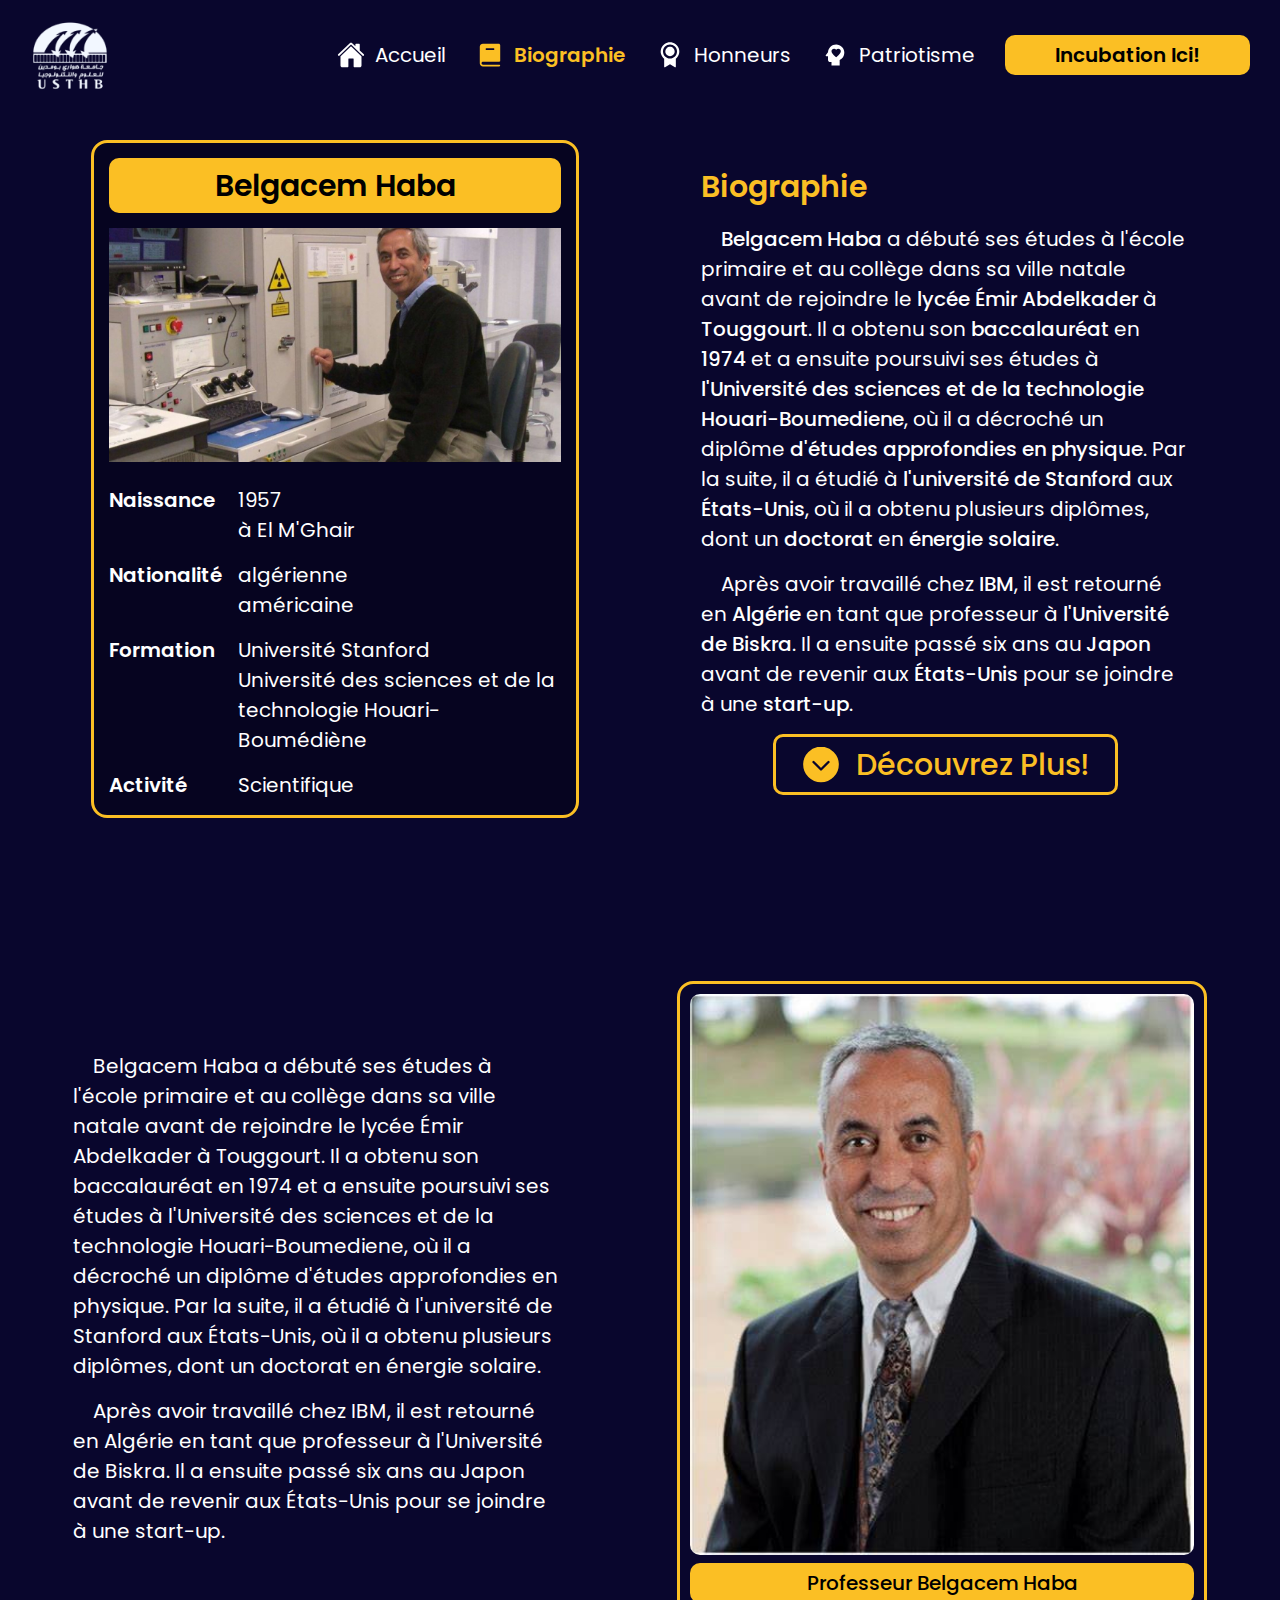
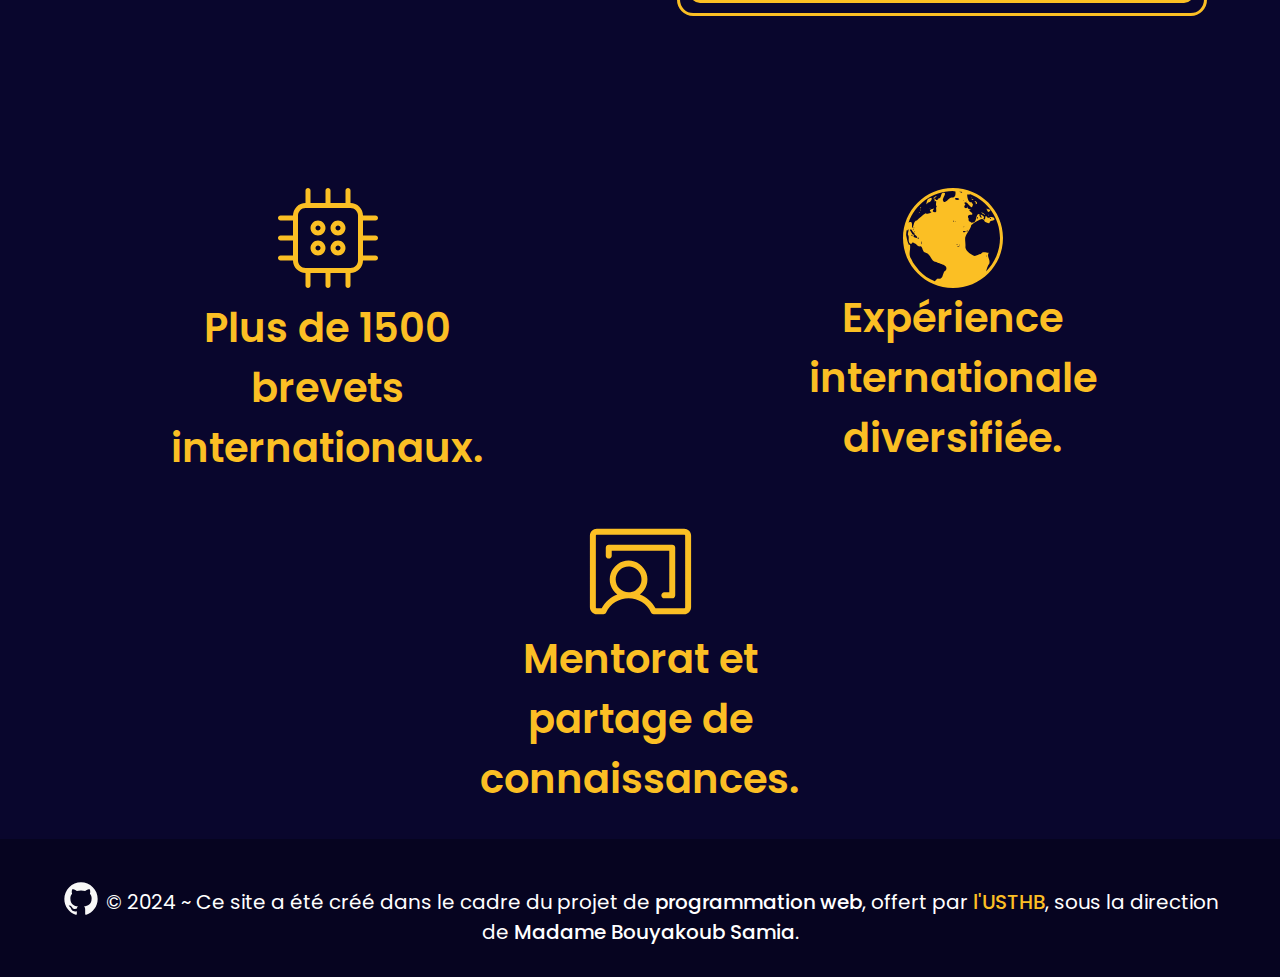
==== biographie.html @ 7dade590 "Page biographie responsive developpé avec succés" ====
<!DOCTYPE html>
<html lang="fr">

<head>
    <meta charset="UTF-8">
    <meta name="viewport" content="width=device-width, initial-scale=1.0">
    <meta name="description"
        content="Belgacem Haba est un scientifique et inventeur renommé connu pour ses contributions aux microélectroniques et aux technologies d'emballage des semi-conducteurs. Découvrez sa vie, ses inventions et ses publications sur ce site Web.">
    <meta name="keywords"
        content="Belgacem Haba, scientifique, inventeur, microélectronique, emballage de semi-conducteurs, technologie, USTHB">
    <title>Belgacem Haba: Biographie</title>
    <link rel="stylesheet" href="./public/styles/fonts.css">
    <link rel="stylesheet" href="./public/styles/global.css">
    <link rel="stylesheet" href="./public/styles/biographie.css">
    <!--Un petit script pour la responsiveness de notre header-->
    <script>
        document.addEventListener('DOMContentLoaded', function () {
            const toggleButton = document.querySelector('#mobile-menu');
            const overlay = document.querySelector('.overlay');
            const navbarLinks = document.querySelector('header > nav');
            const header = document.querySelector("header")

            toggleButton.addEventListener('click', function () {
                navbarLinks.classList.toggle('active');
                navbarLinks.classList.toggle('showUp');
                overlay.classList.toggle('active');

            });

            overlay.addEventListener('click', function () {
                navbarLinks.classList.remove('active');
                navbarLinks.classList.remove('showUp');
                overlay.classList.remove('active');

            });
        });
    </script>
</head>

<body>
    <!--On va mettre le header et le main dans un div pour les afficher en 100vh-->
    <div class="screen-container">
        <!--Le header de la page, qui va contenir le logo, les liens vers toutes les pages de site et la button Call to action-->
        <header>
            <img id="usthb-logo" src="./public/img/logo.png" alt="USTHB">
            <nav>
                <ul>
                    <li>
                        <!--On utilise les icons de cette façon pour controler leurs couleurs-->
                        <svg width="28" height="28" viewBox="0 0 28 28" fill="none" xmlns="http://www.w3.org/2000/svg">
                            <path
                                d="M14.3041 5.53874C14.2226 5.46086 14.1143 5.41739 14.0016 5.41739C13.889 5.41739 13.7806 5.46086 13.6992 5.53874L3.63125 15.1566C3.58849 15.1975 3.55447 15.2467 3.53126 15.3011C3.50804 15.3555 3.4961 15.4141 3.49617 15.4733L3.49453 24.5C3.49453 24.9641 3.6789 25.4092 4.00709 25.7374C4.33528 26.0656 4.7804 26.25 5.24453 26.25H10.5C10.7321 26.25 10.9546 26.1578 11.1187 25.9937C11.2828 25.8296 11.375 25.6071 11.375 25.375V17.9375C11.375 17.8215 11.4211 17.7102 11.5031 17.6281C11.5852 17.5461 11.6965 17.5 11.8125 17.5H16.1875C16.3035 17.5 16.4148 17.5461 16.4969 17.6281C16.5789 17.7102 16.625 17.8215 16.625 17.9375V25.375C16.625 25.6071 16.7172 25.8296 16.8813 25.9937C17.0454 26.1578 17.2679 26.25 17.5 26.25H22.7533C23.2174 26.25 23.6625 26.0656 23.9907 25.7374C24.3189 25.4092 24.5033 24.9641 24.5033 24.5V15.4733C24.5033 15.4141 24.4914 15.3555 24.4682 15.3011C24.445 15.2467 24.411 15.1975 24.3682 15.1566L14.3041 5.53874Z"
                                fill="white" />
                            <path
                                d="M26.8466 13.352L22.756 9.43852V3.5C22.756 3.26794 22.6638 3.04538 22.4997 2.88128C22.3356 2.71719 22.1131 2.625 21.881 2.625H19.256C19.0239 2.625 18.8014 2.71719 18.6373 2.88128C18.4732 3.04538 18.381 3.26794 18.381 3.5V5.25L15.2135 2.22141C14.9171 1.92172 14.4763 1.75 14 1.75C13.5253 1.75 13.0856 1.92172 12.7892 2.22195L1.15719 13.3509C0.817029 13.679 0.774373 14.2188 1.0839 14.5742C1.16163 14.6639 1.2568 14.7369 1.36363 14.7887C1.47046 14.8405 1.5867 14.87 1.70529 14.8754C1.82387 14.8808 1.94232 14.862 2.05343 14.8202C2.16453 14.7784 2.26597 14.7144 2.35156 14.6322L13.6992 3.78875C13.7806 3.71086 13.889 3.66739 14.0016 3.66739C14.1143 3.66739 14.2226 3.71086 14.3041 3.78875L25.6528 14.6322C25.82 14.7925 26.0439 14.88 26.2755 14.8755C26.5071 14.871 26.7274 14.7748 26.8882 14.6081C27.224 14.2603 27.1961 13.6861 26.8466 13.352Z"
                                fill="white" />
                        </svg>
                        <a href="./index.html">Accueil</a>
                    </li>
                    <li class="is-active">
                        <svg width="28" height="28" viewBox="0 0 28 28" fill="none" xmlns="http://www.w3.org/2000/svg">
                            <path fill-rule="evenodd" clip-rule="evenodd"
                                d="M24.2083 19.4997C24.2082 19.5557 24.2027 19.6115 24.192 19.6665C24.2166 19.7932 24.2129 19.9237 24.1811 20.0487C24.1493 20.1738 24.0903 20.2903 24.0083 20.3898C23.9262 20.4894 23.8231 20.5696 23.7065 20.6247C23.5898 20.6797 23.4623 20.7083 23.3333 20.7083H6.99999C6.80848 20.7083 6.61884 20.7461 6.44191 20.8193C6.26498 20.8926 6.10421 21 5.96879 21.1355C5.83337 21.2709 5.72595 21.4317 5.65267 21.6086C5.57938 21.7855 5.54166 21.9752 5.54166 22.1667C5.54166 22.3582 5.57938 22.5478 5.65267 22.7247C5.72595 22.9017 5.83337 23.0624 5.96879 23.1979C6.10421 23.3333 6.26498 23.4407 6.44191 23.514C6.61884 23.5873 6.80848 23.625 6.99999 23.625H23.3333C23.5654 23.625 23.7879 23.7172 23.952 23.8813C24.1161 24.0454 24.2083 24.2679 24.2083 24.5C24.2083 24.7321 24.1161 24.9546 23.952 25.1187C23.7879 25.2828 23.5654 25.375 23.3333 25.375H6.99999C6.14909 25.375 5.33303 25.037 4.73136 24.4353C4.12968 23.8336 3.79166 23.0176 3.79166 22.1667V5.83333C3.79166 4.98243 4.12968 4.16638 4.73136 3.5647C5.33303 2.96302 6.14909 2.625 6.99999 2.625H22.6333C23.5037 2.625 24.2083 3.32967 24.2083 4.2V19.4997ZM10.5 7.29167C10.2679 7.29167 10.0454 7.38385 9.88127 7.54795C9.71718 7.71204 9.62499 7.9346 9.62499 8.16667C9.62499 8.39873 9.71718 8.62129 9.88127 8.78539C10.0454 8.94948 10.2679 9.04167 10.5 9.04167H17.5C17.7321 9.04167 17.9546 8.94948 18.1187 8.78539C18.2828 8.62129 18.375 8.39873 18.375 8.16667C18.375 7.9346 18.2828 7.71204 18.1187 7.54795C17.9546 7.38385 17.7321 7.29167 17.5 7.29167H10.5Z"
                                fill="white" />
                        </svg>

                        <a href="./biographie.html">Biographie</a>
                    </li>
                    <li>
                        <svg width="28" height="28" viewBox="0 0 28 28" fill="none" xmlns="http://www.w3.org/2000/svg">
                            <path
                                d="M19.8333 17.7858V25.8032C19.8333 25.9064 19.806 26.0078 19.754 26.0969C19.7021 26.1861 19.6274 26.2599 19.5376 26.3108C19.4478 26.3617 19.3461 26.3878 19.2429 26.3866C19.1397 26.3853 19.0387 26.3567 18.9502 26.3037L14 23.3333L9.04982 26.3037C8.96121 26.3568 8.86008 26.3854 8.75677 26.3866C8.65347 26.3878 8.5517 26.3615 8.46187 26.3105C8.37204 26.2595 8.29738 26.1855 8.24551 26.0962C8.19364 26.0068 8.16643 25.9053 8.16666 25.802V17.787C6.65716 16.5784 5.56031 14.9309 5.02769 13.072C4.49507 11.2131 4.55297 9.23463 5.1934 7.41006C5.83382 5.58549 7.02515 4.00488 8.60274 2.88667C10.1803 1.76845 12.0663 1.16785 14 1.16785C15.9337 1.16785 17.8197 1.76845 19.3972 2.88667C20.9748 4.00488 22.1662 5.58549 22.8066 7.41006C23.447 9.23463 23.5049 11.2131 22.9723 13.072C22.4397 14.9309 21.3428 16.5784 19.8333 17.787M14 17.5C15.8565 17.5 17.637 16.7625 18.9497 15.4498C20.2625 14.137 21 12.3565 21 10.5C21 8.6435 20.2625 6.86302 18.9497 5.55026C17.637 4.23751 15.8565 3.50001 14 3.50001C12.1435 3.50001 10.363 4.23751 9.05024 5.55026C7.73749 6.86302 6.99999 8.6435 6.99999 10.5C6.99999 12.3565 7.73749 14.137 9.05024 15.4498C10.363 16.7625 12.1435 17.5 14 17.5ZM14 15.1667C12.7623 15.1667 11.5753 14.675 10.7002 13.7998C9.82499 12.9247 9.33332 11.7377 9.33332 10.5C9.33332 9.26233 9.82499 8.07535 10.7002 7.20018C11.5753 6.32501 12.7623 5.83334 14 5.83334C15.2377 5.83334 16.4247 6.32501 17.2998 7.20018C18.175 8.07535 18.6667 9.26233 18.6667 10.5C18.6667 11.7377 18.175 12.9247 17.2998 13.7998C16.4247 14.675 15.2377 15.1667 14 15.1667Z"
                                fill="white" />
                        </svg>
                        <a href="./honneurs.html">Honneurs</a>
                    </li>
                    <li>
                        <svg width="28" height="28" viewBox="0 0 28 28" fill="none" xmlns="http://www.w3.org/2000/svg">
                            <path
                                d="M15.1666 3.5C10.7683 3.5 7.22164 6.94167 6.99998 11.27L4.75998 14.2217C4.47998 14.5833 4.75998 15.1667 5.24998 15.1667H6.99998V18.6667C6.99998 19.9617 8.03831 21 9.33331 21H10.5V24.5H18.6666V19.0283C21.4316 17.7217 23.3333 14.9333 23.3333 11.6667C23.3333 7.16333 19.6933 3.5 15.1666 3.5ZM19.8333 10.3017C19.8333 12.0983 18.2466 13.5333 15.8433 15.715L15.1666 16.3333L14.49 15.715C12.0866 13.5333 10.5 12.0983 10.5 10.3017C10.5 8.90167 11.62 7.74667 13.02 7.735H13.0666C13.8716 7.735 14.6416 8.09667 15.1666 8.70333C15.6916 8.09667 16.4616 7.735 17.2666 7.735C18.6666 7.72333 19.8333 8.855 19.8333 10.255V10.3017Z"
                                fill="white" />
                        </svg>
                        <a href="./patriotisme.html">Patriotisme</a>
                    </li>
                    <a target="_blank" class="header-btn" href="https://haba-institute.com/">Incubation Ici!</a>
                </ul>
            </nav>
            <!--Button Call to action qui émène à Haba Institute-->

            <div class="overlay"></div>
            <img id="mobile-menu" src="./public/icons/menu-icon.svg">
            <!--Pas d'attribut alt puisque c'est que pour la décoration-->
        </header>
        <!--Fin de header-->
        <!--main qui va contenir le contenu principale-->
        <main>
            <table id="bio-table">
                <thead>
                    <tr>
                        <th colspan="2">Belgacem Haba</th>
                    </tr>
                    <tr>
                        <td colspan="2">
                            <img src="public/img/image-tableau.jpg" alt="Belgacem Haba">
                        </td>
                    </tr>
                </thead>
                <tbody>
                    <tr>
                        <th>Naissance</th>
                        <td>1957<br>à El M'Ghair</td>
                    </tr>
                    <tr>
                        <th>Nationalité</th>
                        <td>algérienne<br>américaine</td>
                    </tr>
                    <tr>
                        <th>Formation</th>
                        <td>Université Stanford<br>Université des sciences et de la technologie Houari-Boumédiène</td>
                    </tr>
                    <tr>
                        <th>Activité</th>
                        <td>Scientifique</td>
                    </tr>
                </tbody>
            </table>
            <section id="bio-container1">
                <h1>Biographie</h1>
                <p><strong>Belgacem Haba</strong> a débuté ses études à l&apos;école primaire et au collège dans sa ville natale avant
                    de
                    rejoindre le <strong>lycée Émir Abdelkader</strong> à <strong>Touggourt</strong>. Il a obtenu son <strong>baccalauréat</strong> en <strong>1974</strong> et a ensuite
                    poursuivi ses études à <strong>l&apos;Université des sciences et de la technologie Houari-Boumediene</strong>, où il
                    a
                    décroché un diplôme <strong>d&apos;études approfondies en physique</strong>. Par la suite, il a étudié à
                <strong>l&apos;université de
                    Stanford</strong> aux <strong>États-Unis</strong>, où il a obtenu plusieurs diplômes, dont un <strong>doctorat</strong> en <strong>énergie solaire</strong>.</p>
                <p>Après avoir travaillé chez <strong>IBM</strong>, il est retourné en <strong>Algérie</strong> en tant que professeur à <strong>l&apos;Université de
                    Biskra</strong>. Il a ensuite passé six ans au <strong>Japon</strong> avant de revenir aux <strong>États-Unis</strong> pour se joindre à une
                <strong>start-up</strong>.</p>
                <a href="#bio-suite" class="plus-btn-container">
                    <img src="public/icons/plus-icon.svg"><!--On ne met pas d'attribut alt puisque cette image est utilisé pour décorer-->
                    Découvrez Plus!
                </a>
            </section>
        </main>
    </div>
    <section id="bio-suite">
        <section id="bio-container1">
            <p>Belgacem Haba a débuté ses études à l&apos;école primaire et au collège dans sa ville natale avant
                de
                rejoindre le lycée Émir Abdelkader à Touggourt. Il a obtenu son baccalauréat en 1974 et a ensuite
                poursuivi ses études à l&apos;Université des sciences et de la technologie Houari-Boumediene, où il
                a
                décroché un diplôme d&apos;études approfondies en physique. Par la suite, il a étudié à
                l&apos;université de
                Stanford aux États-Unis, où il a obtenu plusieurs diplômes, dont un doctorat en énergie solaire.</p>
            <p>Après avoir travaillé chez IBM, il est retourné en Algérie en tant que professeur à l&apos;Université de
                Biskra. Il a ensuite passé six ans au Japon avant de revenir aux États-Unis pour se joindre à une
                start-up.</p>
        </section>
        <figure>
            <img src="public/img/belkacem02.jpg" alt="Belgacem Haba">
            <figcaption>Professeur Belgacem Haba</figcaption>
        </figure>
    </section>
    <section id="bio-resume">
        <article class="bio-point">
            <img src="public/img/brevets-symbol.svg"><!--Pas d'attribut alt, image pour but décoratif-->
            <h1>Plus de 1500 brevets internationaux.</h1>
        </article>
        <article class="bio-point">
            <img src="public/img/earth-symbol.svg"><!--Pas d'attribut alt, image pour but décoratif-->
            <h1>Expérience internationale diversifiée.</h1>
        </article>
        <article class="bio-point">
            <img src="public/img/mentorship-symbol.svg"><!--Pas d'attribut alt, image pour but décoratif-->
            <h1>Mentorat et partage de connaissances.</h1>
        </article>
    </section>
    <footer>
        <a href="https://github.com/coding-with-lounas/Portfolio-project-1"  target="_blank">
            <img id="github-icon" src="public/icons/github-icon.svg" alt="github repository">
        </a>
        <span>© 2024 ~ Ce site a été créé dans le cadre du projet de <strong>programmation web</strong>, offert par <a
                target="_blank" href="https://www.usthb.dz"><strong>l'USTHB</strong></a>, sous la direction de
            <strong>Madame Bouyakoub Samia</strong>.</span>
    </footer>
</body>

</html>
---- public/styles/fonts.css ----
/* On déclare le font Poppins ici pour Regular, Medium et SemiBold*/
@font-face {
    font-family: 'Poppins';
    font-style: normal;
    font-weight: 400;
    src: url(../fonts/Poppins-Regular.ttf) format('truetype');
}
@font-face {
    font-family: 'Poppins';
    font-style: normal;
    font-weight: 500;
    src: url(../fonts/Poppins-Medium.ttf) format('truetype');
}
@font-face {
    font-family: 'Poppins';
    font-style: normal;
    font-weight: 600;
    src: url(../fonts/Poppins-SemiBold.ttf) format('truetype');
}
---- public/styles/global.css ----
/* On définit quelque règles par défaut */
* {
    box-sizing: border-box;
    margin: 0;
    padding: 0;
}
strong{
    font-weight: 500;
}

body {
    font-family: 'Poppins',Arial, sans-serif;
    font-size: 16px;
    line-height: 1.5;
    color: white;
    background-color: rgb(9,6,45);
    
}

a {
    text-decoration: none;
    color: inherit;
}
.screen-container{
    display: flex;
    flex-direction: column;
}
/* Quelque règles pour le header*/
header{
    padding: 15px 30px;
    display: flex;
    justify-content: space-between;
    align-items: center;
    width: 100%;
}
#usthb-logo{
    width: 80px;
    height: 80px;
}
/* Règles pour le container des liens vers les pages + Button Cta*/
nav > ul{
    list-style-type: none;
    display: flex;
    flex-direction: column;
    justify-content: center;
    align-items: center;
    gap: 30px;
}
nav > ul > li{
    display: flex;
    justify-content: center;
    align-items: center;
    gap: 10px;
}
/* Pour la page séléctionné */
li.is-active > svg > path{
    fill:rgb(251, 191, 36);
}
li.is-active a{
    font-weight: 600;
    color: rgb(251, 191, 36);
}
/*Button CTA*/
a.header-btn{
    background-color: rgb(251, 191, 36);
    color: black;
    padding: 5px 50px;
    border-radius: 10px;
    font-weight: 600;
    flex-shrink: 0;
}
header img#mobile-menu:hover{
    cursor: pointer;
}

header > nav{
    display: none;
}
/*Overlay pour le menu dans le cas de mobile pour la responsivness de header*/
.overlay {
    display: none;
    position: fixed;
    top: 0;
    left: 0;
    width: 100%;
    height: 100%;
    background-color: rgba(0, 0, 0, 0.5);
    z-index: 5;
}
.active{
    display: block;
    
}
.showUp{
    z-index: 10;
    position: absolute;
    left: 50%;
    transform: translateX(-50%);
    top: 30px;
    width: 100%;
}
header img#mobile-menu{
    height: 30px;
    width: auto;
}
/*Fin pour le header*/
/*Footer début*/
footer{
    background-color: rgb(6, 4, 32);
    padding: 15px;
    text-align: center;
}
footer a{
    color:rgb(251, 191, 36)
}
footer #github-icon{
    position: relative;
    top: 10px;
}
/*Footer fin*/
@media screen and (min-width: 500px){
    body{
        font-size: 20px;
    }
}
@media screen and (min-width: 600px){
    footer{
        padding: 30px 60px;
    }
    header img#mobile-menu{
        height: auto;
        width: auto;
    }
}
@media screen and (min-width: 1024px){
    header img#mobile-menu{
        display: none;
    }
    header > nav{
        display: block;
    }
    header > nav > ul {
        flex-direction: row;
    }
    a.header-btn{
        display: block;
    }
}
@media screen and (min-width: 1500px){
    body{
        font-size: 30px;
    }
}
---- public/styles/biographie.css ----
main{
    padding: 30px;
    display: flex;
    justify-content: space-around;
    align-items: center;
    flex-direction: column;
    gap: 30px;
}
main > table#bio-table{
    width: 100%;
    border: 3px solid rgb(251, 191, 36);
    border-radius: 16.18px;
    background-color: rgb(6, 4, 32);
    border-spacing: 15px;
    max-width: 530px;
}
main > table#bio-table > thead img{
    width: 100%;
}
main > table#bio-table > thead th{
    background-color:rgb(251, 191, 36);
    color: black;
    border-radius: 10px;
    padding: 5px;
    font-size: 1.5em;
}
main > table#bio-table > tbody > tr > th{
    text-align: left;
    vertical-align: top;
}

section#bio-container1{
    width: 100%;
    display: flex;
    flex-direction: column;
    gap: 15px;
    max-width: 600px;
    align-items: center;
}
section#bio-container1>p{
    text-indent: 20px;
    
}
main>section#bio-container1>a.plus-btn-container>img{
    flex-shrink:0;
}
main>section#bio-container1>a.plus-btn-container{
    display: flex;
    font-size: 1.5em;
    font-weight: 500;
    color: rgb(251, 191, 36);
    gap: 15px;
    padding: 5px 25px;
    border: 3px solid rgb(251, 191, 36);
    border-radius: 10px;
    max-width: 347px;
}
main>section#bio-container1>h1{
    color: rgb(251, 191, 36);
    font-size: 1.5em;
    width: 100%;
}
section#bio-suite{
    width: 100%;
    display: flex;
    flex-direction: column-reverse;
    justify-content: space-around;
    align-items: center;
    flex-wrap: wrap;
    padding: 30px;
    gap: 30px;
}
section#bio-suite > figure{
    width: 100%;
    max-width: 530px;
    border-radius: 16.18px;
    padding: 10px;
    border: 3px solid rgb(251, 191, 36);
    flex-shrink: 0;
}
section#bio-suite > figure > figcaption{
    color: black;
    text-align: center;
    font-weight: 500;
    background-color: rgb(251, 191, 36);
    padding: 5px 15px;
    border-radius: 10px;
}
section#bio-suite > figure > img{
    border-radius: 10px;
    width: 100%;
}
section#bio-resume{
    display: flex;
    align-items: center;
    justify-content: space-around;
    flex-wrap: wrap;
    gap: 30px;
    padding: 30px;
}
section#bio-resume > .bio-point{
    display: flex;
    flex-direction: column;
    align-items: center;
    justify-content: center;
    max-width: 400px;
    text-align: center;
    
}
section#bio-resume > .bio-point > h1{
    color:rgb(251, 191, 36);
}
@media screen and (min-width: 1024px){
    main{
        flex-direction: row;
        gap: 0;
        
    }
    section#bio-container1{
        width: 40%;
    }
    main > table#bio-table{
        width: 40%;
    }
    section#bio-suite{
        height: 100vh;
        flex-direction:row;
    }
    
}

@media screen and (min-width: 1500px){
    main{
        height: 100%;
    }
    .screen-container{
        height: 100vh;
    }
    main>section#bio-container1>a.plus-btn-container, section#bio-resume > .bio-point{
        max-width: 500px;
    }
    section#bio-container1{
        max-width: 750px
    }
    
}
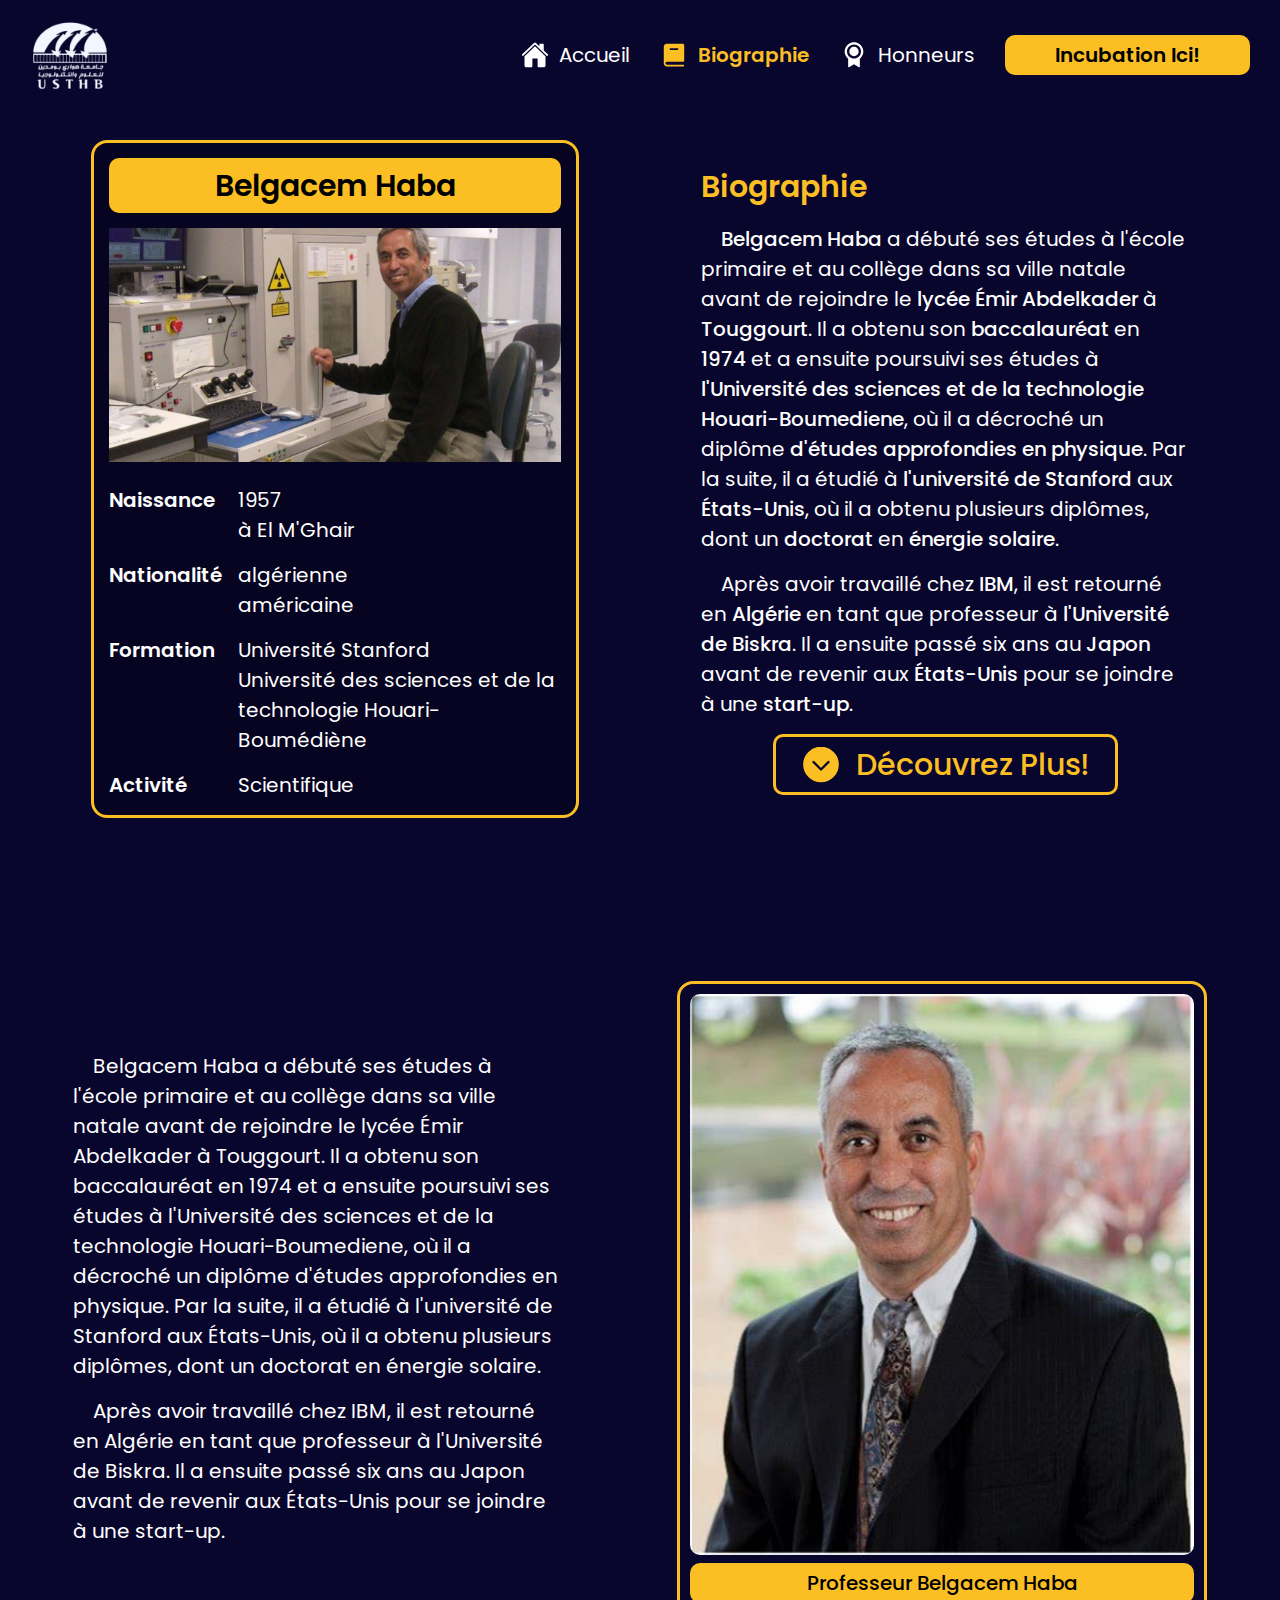
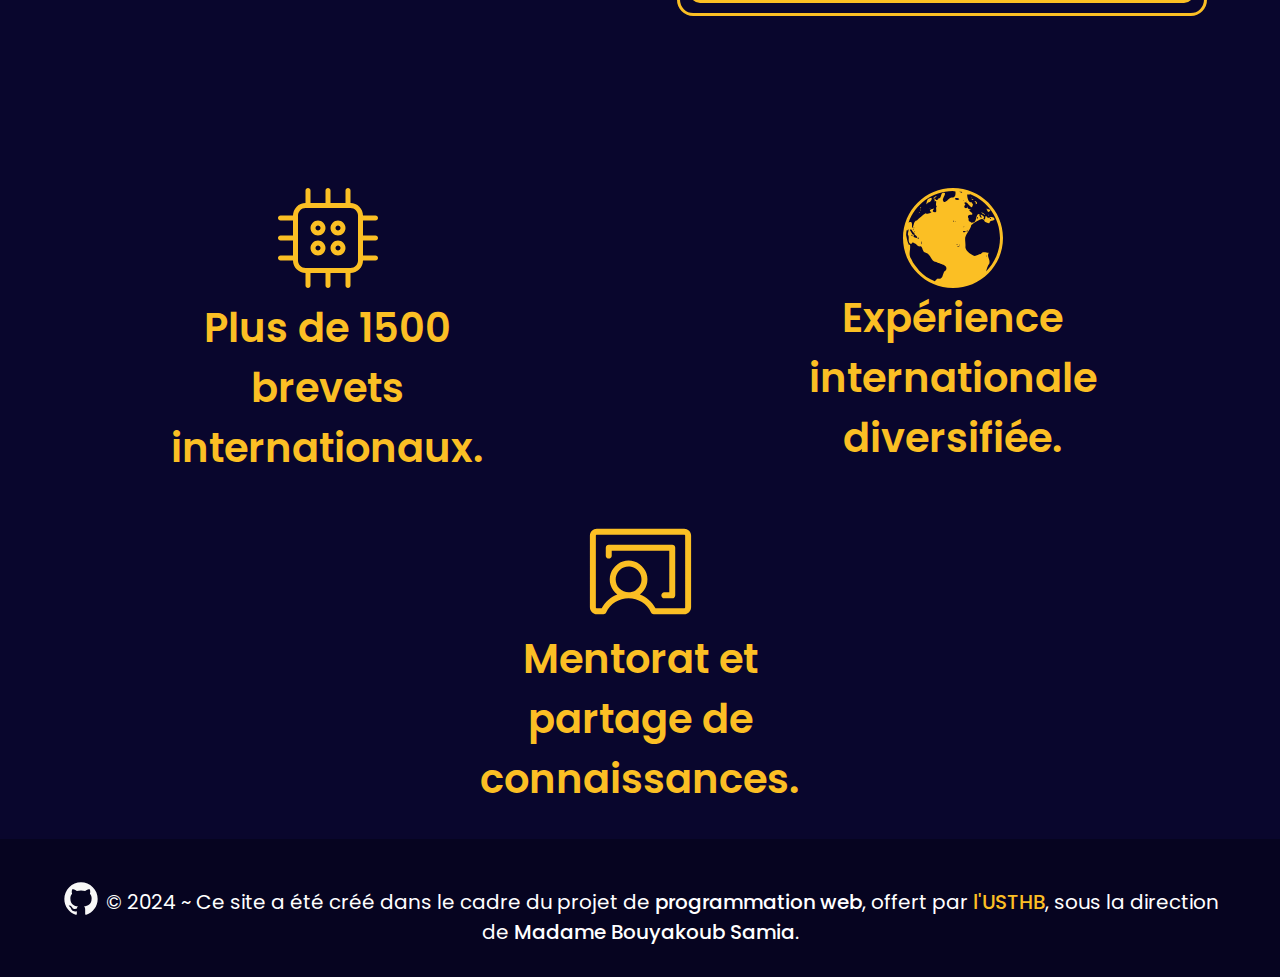
==== commit 6a520b03: "Page patriotisme supprimé en raison de retard" ====
--- a/biographie.html
+++ b/biographie.html
@@ -74,14 +74,14 @@
                         </svg>
                         <a href="./honneurs.html">Honneurs</a>
                     </li>
-                    <li>
+                    <!--<li>
                         <svg width="28" height="28" viewBox="0 0 28 28" fill="none" xmlns="http://www.w3.org/2000/svg">
                             <path
                                 d="M15.1666 3.5C10.7683 3.5 7.22164 6.94167 6.99998 11.27L4.75998 14.2217C4.47998 14.5833 4.75998 15.1667 5.24998 15.1667H6.99998V18.6667C6.99998 19.9617 8.03831 21 9.33331 21H10.5V24.5H18.6666V19.0283C21.4316 17.7217 23.3333 14.9333 23.3333 11.6667C23.3333 7.16333 19.6933 3.5 15.1666 3.5ZM19.8333 10.3017C19.8333 12.0983 18.2466 13.5333 15.8433 15.715L15.1666 16.3333L14.49 15.715C12.0866 13.5333 10.5 12.0983 10.5 10.3017C10.5 8.90167 11.62 7.74667 13.02 7.735H13.0666C13.8716 7.735 14.6416 8.09667 15.1666 8.70333C15.6916 8.09667 16.4616 7.735 17.2666 7.735C18.6666 7.72333 19.8333 8.855 19.8333 10.255V10.3017Z"
                                 fill="white" />
                         </svg>
                         <a href="./patriotisme.html">Patriotisme</a>
-                    </li>
+                    </li>-->
                     <a target="_blank" class="header-btn" href="https://haba-institute.com/">Incubation Ici!</a>
                 </ul>
             </nav>
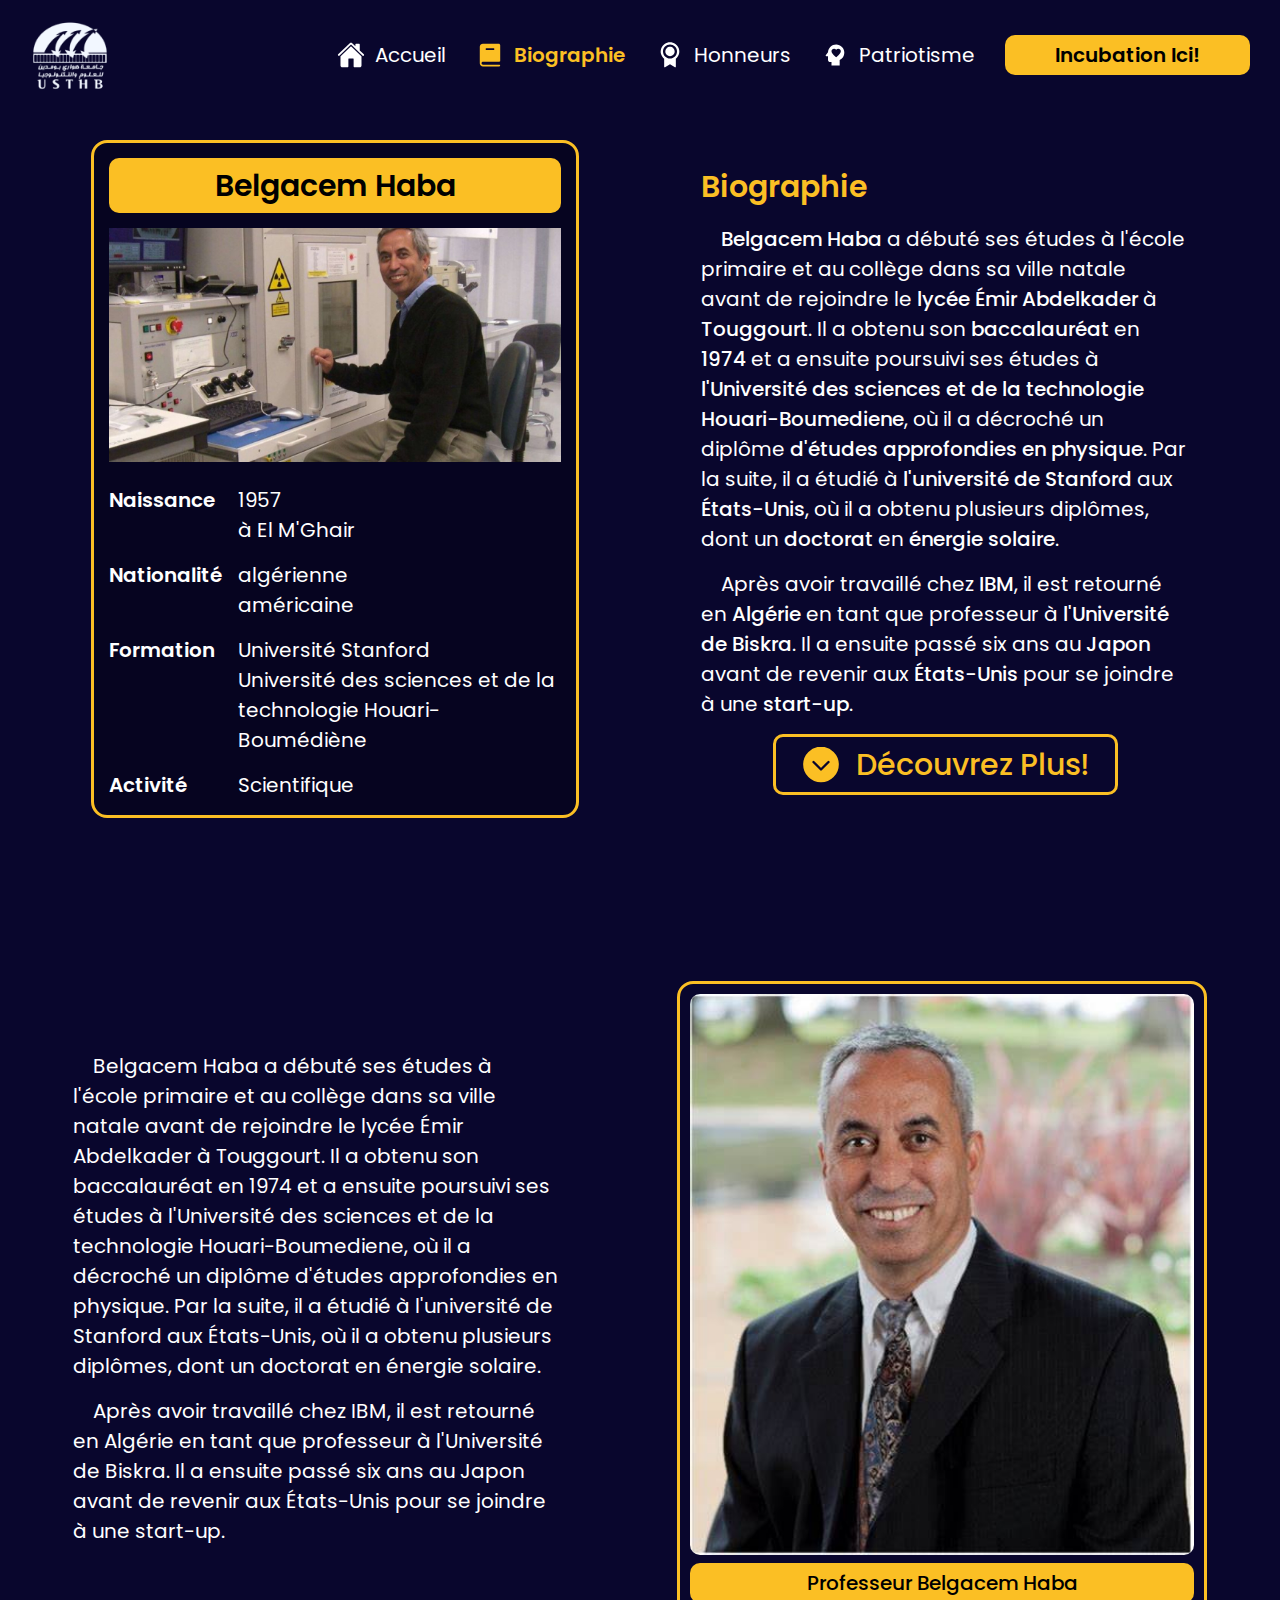
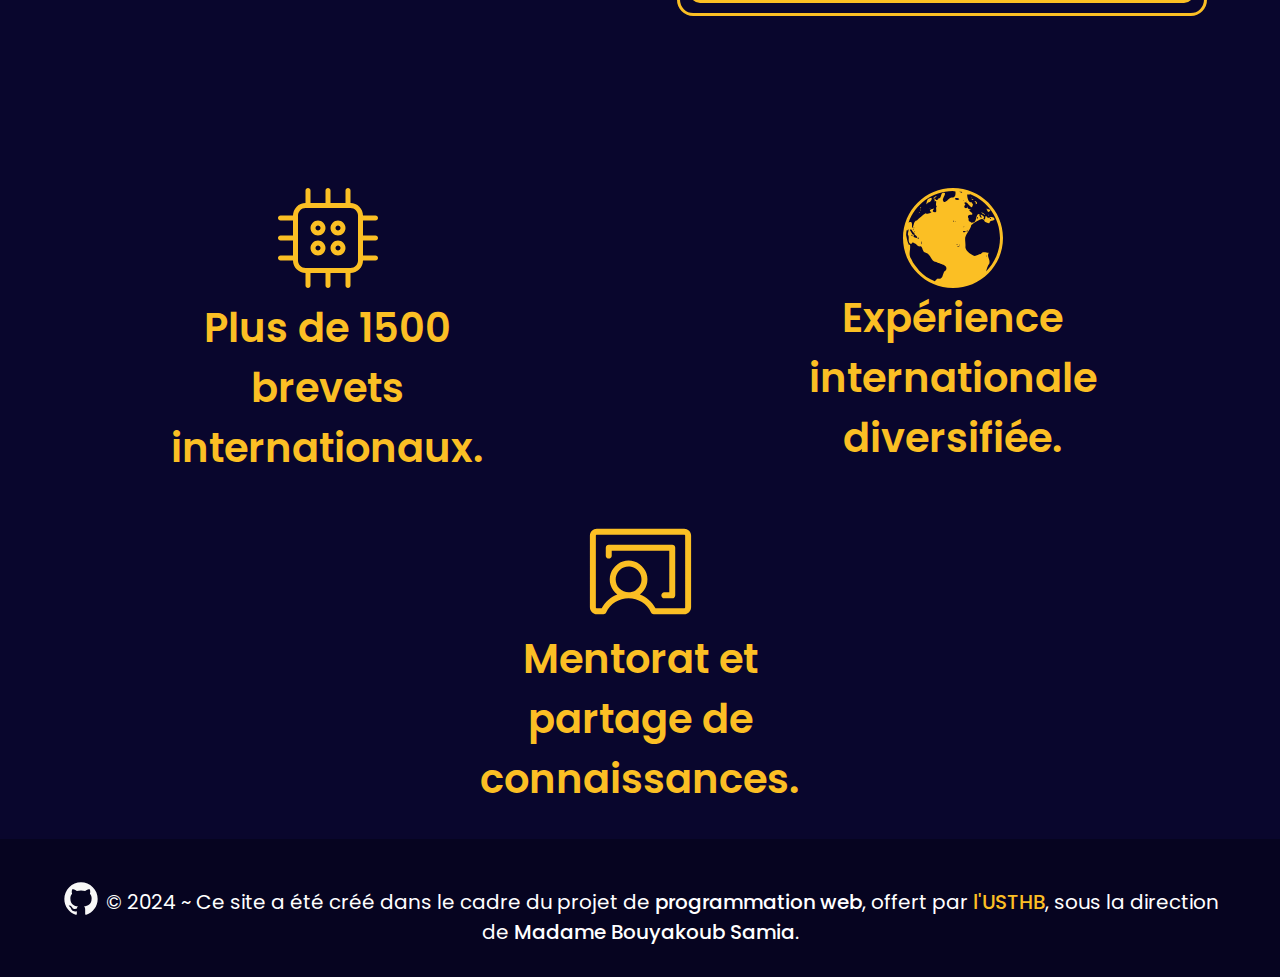
==== commit ce011c82: "Modification header" ====
--- a/biographie.html
+++ b/biographie.html
@@ -74,14 +74,14 @@
                         </svg>
                         <a href="./honneurs.html">Honneurs</a>
                     </li>
-                    <!--<li>
+                    <li>
                         <svg width="28" height="28" viewBox="0 0 28 28" fill="none" xmlns="http://www.w3.org/2000/svg">
                             <path
                                 d="M15.1666 3.5C10.7683 3.5 7.22164 6.94167 6.99998 11.27L4.75998 14.2217C4.47998 14.5833 4.75998 15.1667 5.24998 15.1667H6.99998V18.6667C6.99998 19.9617 8.03831 21 9.33331 21H10.5V24.5H18.6666V19.0283C21.4316 17.7217 23.3333 14.9333 23.3333 11.6667C23.3333 7.16333 19.6933 3.5 15.1666 3.5ZM19.8333 10.3017C19.8333 12.0983 18.2466 13.5333 15.8433 15.715L15.1666 16.3333L14.49 15.715C12.0866 13.5333 10.5 12.0983 10.5 10.3017C10.5 8.90167 11.62 7.74667 13.02 7.735H13.0666C13.8716 7.735 14.6416 8.09667 15.1666 8.70333C15.6916 8.09667 16.4616 7.735 17.2666 7.735C18.6666 7.72333 19.8333 8.855 19.8333 10.255V10.3017Z"
                                 fill="white" />
                         </svg>
                         <a href="./patriotisme.html">Patriotisme</a>
-                    </li>-->
+                    </li>
                     <a target="_blank" class="header-btn" href="https://haba-institute.com/">Incubation Ici!</a>
                 </ul>
             </nav>
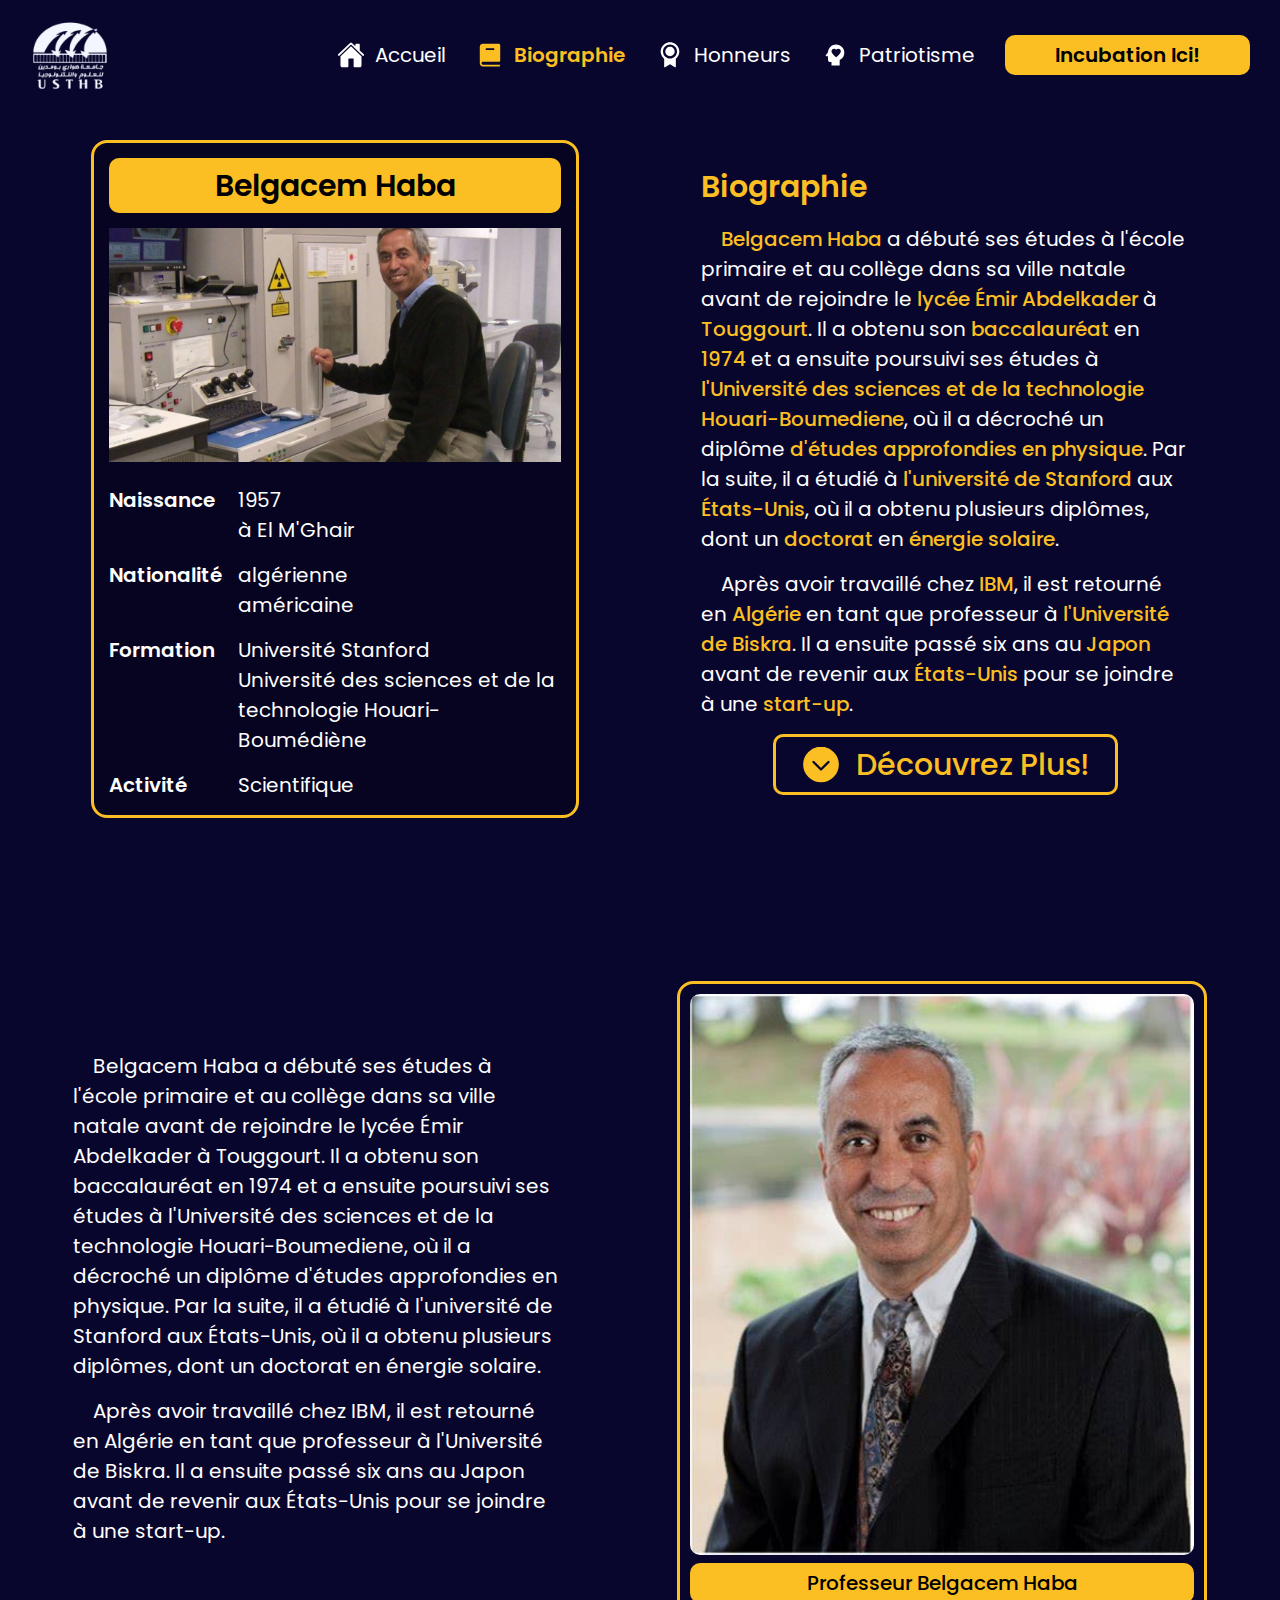
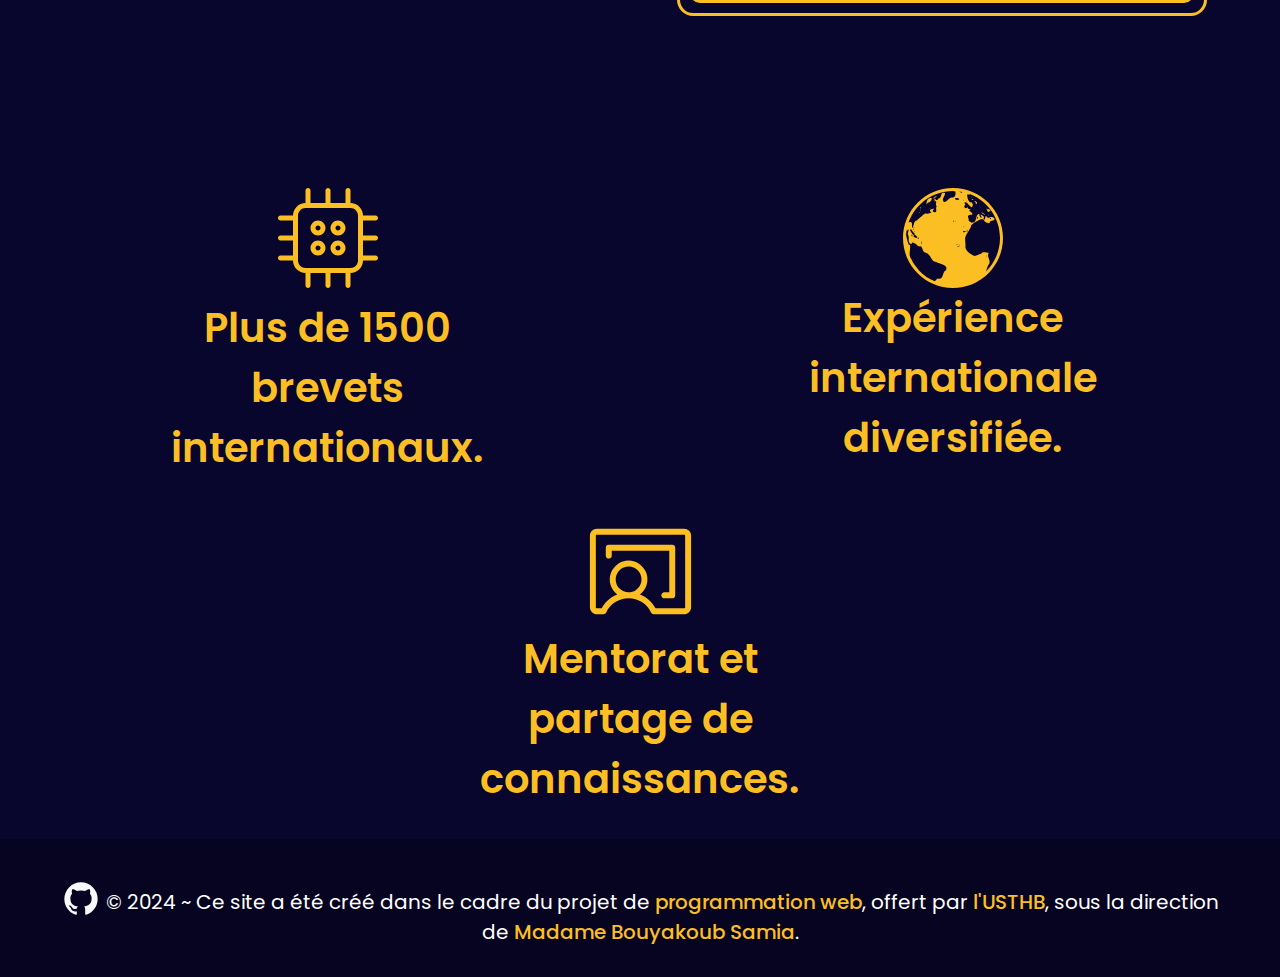
==== commit 86830513: "Add files via upload" ====
--- a/biographie.html
+++ b/biographie.html
@@ -1,190 +1,190 @@
-<!DOCTYPE html>
-<html lang="fr">
-
-<head>
-    <meta charset="UTF-8">
-    <meta name="viewport" content="width=device-width, initial-scale=1.0">
-    <meta name="description"
-        content="Belgacem Haba est un scientifique et inventeur renommé connu pour ses contributions aux microélectroniques et aux technologies d'emballage des semi-conducteurs. Découvrez sa vie, ses inventions et ses publications sur ce site Web.">
-    <meta name="keywords"
-        content="Belgacem Haba, scientifique, inventeur, microélectronique, emballage de semi-conducteurs, technologie, USTHB">
-    <title>Belgacem Haba: Biographie</title>
-    <link rel="stylesheet" href="./public/styles/fonts.css">
-    <link rel="stylesheet" href="./public/styles/global.css">
-    <link rel="stylesheet" href="./public/styles/biographie.css">
-    <!--Un petit script pour la responsiveness de notre header-->
-    <script>
-        document.addEventListener('DOMContentLoaded', function () {
-            const toggleButton = document.querySelector('#mobile-menu');
-            const overlay = document.querySelector('.overlay');
-            const navbarLinks = document.querySelector('header > nav');
-            const header = document.querySelector("header")
-
-            toggleButton.addEventListener('click', function () {
-                navbarLinks.classList.toggle('active');
-                navbarLinks.classList.toggle('showUp');
-                overlay.classList.toggle('active');
-
-            });
-
-            overlay.addEventListener('click', function () {
-                navbarLinks.classList.remove('active');
-                navbarLinks.classList.remove('showUp');
-                overlay.classList.remove('active');
-
-            });
-        });
-    </script>
-</head>
-
-<body>
-    <!--On va mettre le header et le main dans un div pour les afficher en 100vh-->
-    <div class="screen-container">
-        <!--Le header de la page, qui va contenir le logo, les liens vers toutes les pages de site et la button Call to action-->
-        <header>
-            <img id="usthb-logo" src="./public/img/logo.png" alt="USTHB">
-            <nav>
-                <ul>
-                    <li>
-                        <!--On utilise les icons de cette façon pour controler leurs couleurs-->
-                        <svg width="28" height="28" viewBox="0 0 28 28" fill="none" xmlns="http://www.w3.org/2000/svg">
-                            <path
-                                d="M14.3041 5.53874C14.2226 5.46086 14.1143 5.41739 14.0016 5.41739C13.889 5.41739 13.7806 5.46086 13.6992 5.53874L3.63125 15.1566C3.58849 15.1975 3.55447 15.2467 3.53126 15.3011C3.50804 15.3555 3.4961 15.4141 3.49617 15.4733L3.49453 24.5C3.49453 24.9641 3.6789 25.4092 4.00709 25.7374C4.33528 26.0656 4.7804 26.25 5.24453 26.25H10.5C10.7321 26.25 10.9546 26.1578 11.1187 25.9937C11.2828 25.8296 11.375 25.6071 11.375 25.375V17.9375C11.375 17.8215 11.4211 17.7102 11.5031 17.6281C11.5852 17.5461 11.6965 17.5 11.8125 17.5H16.1875C16.3035 17.5 16.4148 17.5461 16.4969 17.6281C16.5789 17.7102 16.625 17.8215 16.625 17.9375V25.375C16.625 25.6071 16.7172 25.8296 16.8813 25.9937C17.0454 26.1578 17.2679 26.25 17.5 26.25H22.7533C23.2174 26.25 23.6625 26.0656 23.9907 25.7374C24.3189 25.4092 24.5033 24.9641 24.5033 24.5V15.4733C24.5033 15.4141 24.4914 15.3555 24.4682 15.3011C24.445 15.2467 24.411 15.1975 24.3682 15.1566L14.3041 5.53874Z"
-                                fill="white" />
-                            <path
-                                d="M26.8466 13.352L22.756 9.43852V3.5C22.756 3.26794 22.6638 3.04538 22.4997 2.88128C22.3356 2.71719 22.1131 2.625 21.881 2.625H19.256C19.0239 2.625 18.8014 2.71719 18.6373 2.88128C18.4732 3.04538 18.381 3.26794 18.381 3.5V5.25L15.2135 2.22141C14.9171 1.92172 14.4763 1.75 14 1.75C13.5253 1.75 13.0856 1.92172 12.7892 2.22195L1.15719 13.3509C0.817029 13.679 0.774373 14.2188 1.0839 14.5742C1.16163 14.6639 1.2568 14.7369 1.36363 14.7887C1.47046 14.8405 1.5867 14.87 1.70529 14.8754C1.82387 14.8808 1.94232 14.862 2.05343 14.8202C2.16453 14.7784 2.26597 14.7144 2.35156 14.6322L13.6992 3.78875C13.7806 3.71086 13.889 3.66739 14.0016 3.66739C14.1143 3.66739 14.2226 3.71086 14.3041 3.78875L25.6528 14.6322C25.82 14.7925 26.0439 14.88 26.2755 14.8755C26.5071 14.871 26.7274 14.7748 26.8882 14.6081C27.224 14.2603 27.1961 13.6861 26.8466 13.352Z"
-                                fill="white" />
-                        </svg>
-                        <a href="./index.html">Accueil</a>
-                    </li>
-                    <li class="is-active">
-                        <svg width="28" height="28" viewBox="0 0 28 28" fill="none" xmlns="http://www.w3.org/2000/svg">
-                            <path fill-rule="evenodd" clip-rule="evenodd"
-                                d="M24.2083 19.4997C24.2082 19.5557 24.2027 19.6115 24.192 19.6665C24.2166 19.7932 24.2129 19.9237 24.1811 20.0487C24.1493 20.1738 24.0903 20.2903 24.0083 20.3898C23.9262 20.4894 23.8231 20.5696 23.7065 20.6247C23.5898 20.6797 23.4623 20.7083 23.3333 20.7083H6.99999C6.80848 20.7083 6.61884 20.7461 6.44191 20.8193C6.26498 20.8926 6.10421 21 5.96879 21.1355C5.83337 21.2709 5.72595 21.4317 5.65267 21.6086C5.57938 21.7855 5.54166 21.9752 5.54166 22.1667C5.54166 22.3582 5.57938 22.5478 5.65267 22.7247C5.72595 22.9017 5.83337 23.0624 5.96879 23.1979C6.10421 23.3333 6.26498 23.4407 6.44191 23.514C6.61884 23.5873 6.80848 23.625 6.99999 23.625H23.3333C23.5654 23.625 23.7879 23.7172 23.952 23.8813C24.1161 24.0454 24.2083 24.2679 24.2083 24.5C24.2083 24.7321 24.1161 24.9546 23.952 25.1187C23.7879 25.2828 23.5654 25.375 23.3333 25.375H6.99999C6.14909 25.375 5.33303 25.037 4.73136 24.4353C4.12968 23.8336 3.79166 23.0176 3.79166 22.1667V5.83333C3.79166 4.98243 4.12968 4.16638 4.73136 3.5647C5.33303 2.96302 6.14909 2.625 6.99999 2.625H22.6333C23.5037 2.625 24.2083 3.32967 24.2083 4.2V19.4997ZM10.5 7.29167C10.2679 7.29167 10.0454 7.38385 9.88127 7.54795C9.71718 7.71204 9.62499 7.9346 9.62499 8.16667C9.62499 8.39873 9.71718 8.62129 9.88127 8.78539C10.0454 8.94948 10.2679 9.04167 10.5 9.04167H17.5C17.7321 9.04167 17.9546 8.94948 18.1187 8.78539C18.2828 8.62129 18.375 8.39873 18.375 8.16667C18.375 7.9346 18.2828 7.71204 18.1187 7.54795C17.9546 7.38385 17.7321 7.29167 17.5 7.29167H10.5Z"
-                                fill="white" />
-                        </svg>
-
-                        <a href="./biographie.html">Biographie</a>
-                    </li>
-                    <li>
-                        <svg width="28" height="28" viewBox="0 0 28 28" fill="none" xmlns="http://www.w3.org/2000/svg">
-                            <path
-                                d="M19.8333 17.7858V25.8032C19.8333 25.9064 19.806 26.0078 19.754 26.0969C19.7021 26.1861 19.6274 26.2599 19.5376 26.3108C19.4478 26.3617 19.3461 26.3878 19.2429 26.3866C19.1397 26.3853 19.0387 26.3567 18.9502 26.3037L14 23.3333L9.04982 26.3037C8.96121 26.3568 8.86008 26.3854 8.75677 26.3866C8.65347 26.3878 8.5517 26.3615 8.46187 26.3105C8.37204 26.2595 8.29738 26.1855 8.24551 26.0962C8.19364 26.0068 8.16643 25.9053 8.16666 25.802V17.787C6.65716 16.5784 5.56031 14.9309 5.02769 13.072C4.49507 11.2131 4.55297 9.23463 5.1934 7.41006C5.83382 5.58549 7.02515 4.00488 8.60274 2.88667C10.1803 1.76845 12.0663 1.16785 14 1.16785C15.9337 1.16785 17.8197 1.76845 19.3972 2.88667C20.9748 4.00488 22.1662 5.58549 22.8066 7.41006C23.447 9.23463 23.5049 11.2131 22.9723 13.072C22.4397 14.9309 21.3428 16.5784 19.8333 17.787M14 17.5C15.8565 17.5 17.637 16.7625 18.9497 15.4498C20.2625 14.137 21 12.3565 21 10.5C21 8.6435 20.2625 6.86302 18.9497 5.55026C17.637 4.23751 15.8565 3.50001 14 3.50001C12.1435 3.50001 10.363 4.23751 9.05024 5.55026C7.73749 6.86302 6.99999 8.6435 6.99999 10.5C6.99999 12.3565 7.73749 14.137 9.05024 15.4498C10.363 16.7625 12.1435 17.5 14 17.5ZM14 15.1667C12.7623 15.1667 11.5753 14.675 10.7002 13.7998C9.82499 12.9247 9.33332 11.7377 9.33332 10.5C9.33332 9.26233 9.82499 8.07535 10.7002 7.20018C11.5753 6.32501 12.7623 5.83334 14 5.83334C15.2377 5.83334 16.4247 6.32501 17.2998 7.20018C18.175 8.07535 18.6667 9.26233 18.6667 10.5C18.6667 11.7377 18.175 12.9247 17.2998 13.7998C16.4247 14.675 15.2377 15.1667 14 15.1667Z"
-                                fill="white" />
-                        </svg>
-                        <a href="./honneurs.html">Honneurs</a>
-                    </li>
-                    <li>
-                        <svg width="28" height="28" viewBox="0 0 28 28" fill="none" xmlns="http://www.w3.org/2000/svg">
-                            <path
-                                d="M15.1666 3.5C10.7683 3.5 7.22164 6.94167 6.99998 11.27L4.75998 14.2217C4.47998 14.5833 4.75998 15.1667 5.24998 15.1667H6.99998V18.6667C6.99998 19.9617 8.03831 21 9.33331 21H10.5V24.5H18.6666V19.0283C21.4316 17.7217 23.3333 14.9333 23.3333 11.6667C23.3333 7.16333 19.6933 3.5 15.1666 3.5ZM19.8333 10.3017C19.8333 12.0983 18.2466 13.5333 15.8433 15.715L15.1666 16.3333L14.49 15.715C12.0866 13.5333 10.5 12.0983 10.5 10.3017C10.5 8.90167 11.62 7.74667 13.02 7.735H13.0666C13.8716 7.735 14.6416 8.09667 15.1666 8.70333C15.6916 8.09667 16.4616 7.735 17.2666 7.735C18.6666 7.72333 19.8333 8.855 19.8333 10.255V10.3017Z"
-                                fill="white" />
-                        </svg>
-                        <a href="./patriotisme.html">Patriotisme</a>
-                    </li>
-                    <a target="_blank" class="header-btn" href="https://haba-institute.com/">Incubation Ici!</a>
-                </ul>
-            </nav>
-            <!--Button Call to action qui émène à Haba Institute-->
-
-            <div class="overlay"></div>
-            <img id="mobile-menu" src="./public/icons/menu-icon.svg">
-            <!--Pas d'attribut alt puisque c'est que pour la décoration-->
-        </header>
-        <!--Fin de header-->
-        <!--main qui va contenir le contenu principale-->
-        <main>
-            <table id="bio-table">
-                <thead>
-                    <tr>
-                        <th colspan="2">Belgacem Haba</th>
-                    </tr>
-                    <tr>
-                        <td colspan="2">
-                            <img src="public/img/image-tableau.jpg" alt="Belgacem Haba">
-                        </td>
-                    </tr>
-                </thead>
-                <tbody>
-                    <tr>
-                        <th>Naissance</th>
-                        <td>1957<br>à El M'Ghair</td>
-                    </tr>
-                    <tr>
-                        <th>Nationalité</th>
-                        <td>algérienne<br>américaine</td>
-                    </tr>
-                    <tr>
-                        <th>Formation</th>
-                        <td>Université Stanford<br>Université des sciences et de la technologie Houari-Boumédiène</td>
-                    </tr>
-                    <tr>
-                        <th>Activité</th>
-                        <td>Scientifique</td>
-                    </tr>
-                </tbody>
-            </table>
-            <section id="bio-container1">
-                <h1>Biographie</h1>
-                <p><strong>Belgacem Haba</strong> a débuté ses études à l&apos;école primaire et au collège dans sa ville natale avant
-                    de
-                    rejoindre le <strong>lycée Émir Abdelkader</strong> à <strong>Touggourt</strong>. Il a obtenu son <strong>baccalauréat</strong> en <strong>1974</strong> et a ensuite
-                    poursuivi ses études à <strong>l&apos;Université des sciences et de la technologie Houari-Boumediene</strong>, où il
-                    a
-                    décroché un diplôme <strong>d&apos;études approfondies en physique</strong>. Par la suite, il a étudié à
-                <strong>l&apos;université de
-                    Stanford</strong> aux <strong>États-Unis</strong>, où il a obtenu plusieurs diplômes, dont un <strong>doctorat</strong> en <strong>énergie solaire</strong>.</p>
-                <p>Après avoir travaillé chez <strong>IBM</strong>, il est retourné en <strong>Algérie</strong> en tant que professeur à <strong>l&apos;Université de
-                    Biskra</strong>. Il a ensuite passé six ans au <strong>Japon</strong> avant de revenir aux <strong>États-Unis</strong> pour se joindre à une
-                <strong>start-up</strong>.</p>
-                <a href="#bio-suite" class="plus-btn-container">
-                    <img src="public/icons/plus-icon.svg"><!--On ne met pas d'attribut alt puisque cette image est utilisé pour décorer-->
-                    Découvrez Plus!
-                </a>
-            </section>
-        </main>
-    </div>
-    <section id="bio-suite">
-        <section id="bio-container1">
-            <p>Belgacem Haba a débuté ses études à l&apos;école primaire et au collège dans sa ville natale avant
-                de
-                rejoindre le lycée Émir Abdelkader à Touggourt. Il a obtenu son baccalauréat en 1974 et a ensuite
-                poursuivi ses études à l&apos;Université des sciences et de la technologie Houari-Boumediene, où il
-                a
-                décroché un diplôme d&apos;études approfondies en physique. Par la suite, il a étudié à
-                l&apos;université de
-                Stanford aux États-Unis, où il a obtenu plusieurs diplômes, dont un doctorat en énergie solaire.</p>
-            <p>Après avoir travaillé chez IBM, il est retourné en Algérie en tant que professeur à l&apos;Université de
-                Biskra. Il a ensuite passé six ans au Japon avant de revenir aux États-Unis pour se joindre à une
-                start-up.</p>
-        </section>
-        <figure>
-            <img src="public/img/belkacem02.jpg" alt="Belgacem Haba">
-            <figcaption>Professeur Belgacem Haba</figcaption>
-        </figure>
-    </section>
-    <section id="bio-resume">
-        <article class="bio-point">
-            <img src="public/img/brevets-symbol.svg"><!--Pas d'attribut alt, image pour but décoratif-->
-            <h1>Plus de 1500 brevets internationaux.</h1>
-        </article>
-        <article class="bio-point">
-            <img src="public/img/earth-symbol.svg"><!--Pas d'attribut alt, image pour but décoratif-->
-            <h1>Expérience internationale diversifiée.</h1>
-        </article>
-        <article class="bio-point">
-            <img src="public/img/mentorship-symbol.svg"><!--Pas d'attribut alt, image pour but décoratif-->
-            <h1>Mentorat et partage de connaissances.</h1>
-        </article>
-    </section>
-    <footer>
-        <a href="https://github.com/coding-with-lounas/Portfolio-project-1"  target="_blank">
-            <img id="github-icon" src="public/icons/github-icon.svg" alt="github repository">
-        </a>
-        <span>© 2024 ~ Ce site a été créé dans le cadre du projet de <strong>programmation web</strong>, offert par <a
-                target="_blank" href="https://www.usthb.dz"><strong>l'USTHB</strong></a>, sous la direction de
-            <strong>Madame Bouyakoub Samia</strong>.</span>
-    </footer>
-</body>
-
+<!DOCTYPE html>
+<html lang="fr">
+
+<head>
+    <meta charset="UTF-8">
+    <meta name="viewport" content="width=device-width, initial-scale=1.0">
+    <meta name="description"
+        content="Belgacem Haba est un scientifique et inventeur renommé connu pour ses contributions aux microélectroniques et aux technologies d'emballage des semi-conducteurs. Découvrez sa vie, ses inventions et ses publications sur ce site Web.">
+    <meta name="keywords"
+        content="Belgacem Haba, scientifique, inventeur, microélectronique, emballage de semi-conducteurs, technologie, USTHB">
+    <title>Belgacem Haba: Biographie</title>
+    <link rel="stylesheet" href="./public/styles/fonts.css">
+    <link rel="stylesheet" href="./public/styles/global.css">
+    <link rel="stylesheet" href="./public/styles/biographie.css">
+    <!--Un petit script pour la responsiveness de notre header-->
+    <script>
+        document.addEventListener('DOMContentLoaded', function () {
+            const toggleButton = document.querySelector('#mobile-menu');
+            const overlay = document.querySelector('.overlay');
+            const navbarLinks = document.querySelector('header > nav');
+            const header = document.querySelector("header")
+
+            toggleButton.addEventListener('click', function () {
+                navbarLinks.classList.toggle('active');
+                navbarLinks.classList.toggle('showUp');
+                overlay.classList.toggle('active');
+
+            });
+
+            overlay.addEventListener('click', function () {
+                navbarLinks.classList.remove('active');
+                navbarLinks.classList.remove('showUp');
+                overlay.classList.remove('active');
+
+            });
+        });
+    </script>
+</head>
+
+<body>
+    <!--On va mettre le header et le main dans un div pour les afficher en 100vh-->
+    <div class="screen-container">
+        <!--Le header de la page, qui va contenir le logo, les liens vers toutes les pages de site et la button Call to action-->
+        <header>
+            <img id="usthb-logo" src="./public/img/logo.png" alt="USTHB">
+            <nav>
+                <ul>
+                    <li>
+                        <!--On utilise les icons de cette façon pour controler leurs couleurs-->
+                        <svg width="28" height="28" viewBox="0 0 28 28" fill="none" xmlns="http://www.w3.org/2000/svg">
+                            <path
+                                d="M14.3041 5.53874C14.2226 5.46086 14.1143 5.41739 14.0016 5.41739C13.889 5.41739 13.7806 5.46086 13.6992 5.53874L3.63125 15.1566C3.58849 15.1975 3.55447 15.2467 3.53126 15.3011C3.50804 15.3555 3.4961 15.4141 3.49617 15.4733L3.49453 24.5C3.49453 24.9641 3.6789 25.4092 4.00709 25.7374C4.33528 26.0656 4.7804 26.25 5.24453 26.25H10.5C10.7321 26.25 10.9546 26.1578 11.1187 25.9937C11.2828 25.8296 11.375 25.6071 11.375 25.375V17.9375C11.375 17.8215 11.4211 17.7102 11.5031 17.6281C11.5852 17.5461 11.6965 17.5 11.8125 17.5H16.1875C16.3035 17.5 16.4148 17.5461 16.4969 17.6281C16.5789 17.7102 16.625 17.8215 16.625 17.9375V25.375C16.625 25.6071 16.7172 25.8296 16.8813 25.9937C17.0454 26.1578 17.2679 26.25 17.5 26.25H22.7533C23.2174 26.25 23.6625 26.0656 23.9907 25.7374C24.3189 25.4092 24.5033 24.9641 24.5033 24.5V15.4733C24.5033 15.4141 24.4914 15.3555 24.4682 15.3011C24.445 15.2467 24.411 15.1975 24.3682 15.1566L14.3041 5.53874Z"
+                                fill="white" />
+                            <path
+                                d="M26.8466 13.352L22.756 9.43852V3.5C22.756 3.26794 22.6638 3.04538 22.4997 2.88128C22.3356 2.71719 22.1131 2.625 21.881 2.625H19.256C19.0239 2.625 18.8014 2.71719 18.6373 2.88128C18.4732 3.04538 18.381 3.26794 18.381 3.5V5.25L15.2135 2.22141C14.9171 1.92172 14.4763 1.75 14 1.75C13.5253 1.75 13.0856 1.92172 12.7892 2.22195L1.15719 13.3509C0.817029 13.679 0.774373 14.2188 1.0839 14.5742C1.16163 14.6639 1.2568 14.7369 1.36363 14.7887C1.47046 14.8405 1.5867 14.87 1.70529 14.8754C1.82387 14.8808 1.94232 14.862 2.05343 14.8202C2.16453 14.7784 2.26597 14.7144 2.35156 14.6322L13.6992 3.78875C13.7806 3.71086 13.889 3.66739 14.0016 3.66739C14.1143 3.66739 14.2226 3.71086 14.3041 3.78875L25.6528 14.6322C25.82 14.7925 26.0439 14.88 26.2755 14.8755C26.5071 14.871 26.7274 14.7748 26.8882 14.6081C27.224 14.2603 27.1961 13.6861 26.8466 13.352Z"
+                                fill="white" />
+                        </svg>
+                        <a href="./index.html">Accueil</a>
+                    </li>
+                    <li class="is-active">
+                        <svg width="28" height="28" viewBox="0 0 28 28" fill="none" xmlns="http://www.w3.org/2000/svg">
+                            <path fill-rule="evenodd" clip-rule="evenodd"
+                                d="M24.2083 19.4997C24.2082 19.5557 24.2027 19.6115 24.192 19.6665C24.2166 19.7932 24.2129 19.9237 24.1811 20.0487C24.1493 20.1738 24.0903 20.2903 24.0083 20.3898C23.9262 20.4894 23.8231 20.5696 23.7065 20.6247C23.5898 20.6797 23.4623 20.7083 23.3333 20.7083H6.99999C6.80848 20.7083 6.61884 20.7461 6.44191 20.8193C6.26498 20.8926 6.10421 21 5.96879 21.1355C5.83337 21.2709 5.72595 21.4317 5.65267 21.6086C5.57938 21.7855 5.54166 21.9752 5.54166 22.1667C5.54166 22.3582 5.57938 22.5478 5.65267 22.7247C5.72595 22.9017 5.83337 23.0624 5.96879 23.1979C6.10421 23.3333 6.26498 23.4407 6.44191 23.514C6.61884 23.5873 6.80848 23.625 6.99999 23.625H23.3333C23.5654 23.625 23.7879 23.7172 23.952 23.8813C24.1161 24.0454 24.2083 24.2679 24.2083 24.5C24.2083 24.7321 24.1161 24.9546 23.952 25.1187C23.7879 25.2828 23.5654 25.375 23.3333 25.375H6.99999C6.14909 25.375 5.33303 25.037 4.73136 24.4353C4.12968 23.8336 3.79166 23.0176 3.79166 22.1667V5.83333C3.79166 4.98243 4.12968 4.16638 4.73136 3.5647C5.33303 2.96302 6.14909 2.625 6.99999 2.625H22.6333C23.5037 2.625 24.2083 3.32967 24.2083 4.2V19.4997ZM10.5 7.29167C10.2679 7.29167 10.0454 7.38385 9.88127 7.54795C9.71718 7.71204 9.62499 7.9346 9.62499 8.16667C9.62499 8.39873 9.71718 8.62129 9.88127 8.78539C10.0454 8.94948 10.2679 9.04167 10.5 9.04167H17.5C17.7321 9.04167 17.9546 8.94948 18.1187 8.78539C18.2828 8.62129 18.375 8.39873 18.375 8.16667C18.375 7.9346 18.2828 7.71204 18.1187 7.54795C17.9546 7.38385 17.7321 7.29167 17.5 7.29167H10.5Z"
+                                fill="white" />
+                        </svg>
+
+                        <a href="./biographie.html">Biographie</a>
+                    </li>
+                    <li>
+                        <svg width="28" height="28" viewBox="0 0 28 28" fill="none" xmlns="http://www.w3.org/2000/svg">
+                            <path
+                                d="M19.8333 17.7858V25.8032C19.8333 25.9064 19.806 26.0078 19.754 26.0969C19.7021 26.1861 19.6274 26.2599 19.5376 26.3108C19.4478 26.3617 19.3461 26.3878 19.2429 26.3866C19.1397 26.3853 19.0387 26.3567 18.9502 26.3037L14 23.3333L9.04982 26.3037C8.96121 26.3568 8.86008 26.3854 8.75677 26.3866C8.65347 26.3878 8.5517 26.3615 8.46187 26.3105C8.37204 26.2595 8.29738 26.1855 8.24551 26.0962C8.19364 26.0068 8.16643 25.9053 8.16666 25.802V17.787C6.65716 16.5784 5.56031 14.9309 5.02769 13.072C4.49507 11.2131 4.55297 9.23463 5.1934 7.41006C5.83382 5.58549 7.02515 4.00488 8.60274 2.88667C10.1803 1.76845 12.0663 1.16785 14 1.16785C15.9337 1.16785 17.8197 1.76845 19.3972 2.88667C20.9748 4.00488 22.1662 5.58549 22.8066 7.41006C23.447 9.23463 23.5049 11.2131 22.9723 13.072C22.4397 14.9309 21.3428 16.5784 19.8333 17.787M14 17.5C15.8565 17.5 17.637 16.7625 18.9497 15.4498C20.2625 14.137 21 12.3565 21 10.5C21 8.6435 20.2625 6.86302 18.9497 5.55026C17.637 4.23751 15.8565 3.50001 14 3.50001C12.1435 3.50001 10.363 4.23751 9.05024 5.55026C7.73749 6.86302 6.99999 8.6435 6.99999 10.5C6.99999 12.3565 7.73749 14.137 9.05024 15.4498C10.363 16.7625 12.1435 17.5 14 17.5ZM14 15.1667C12.7623 15.1667 11.5753 14.675 10.7002 13.7998C9.82499 12.9247 9.33332 11.7377 9.33332 10.5C9.33332 9.26233 9.82499 8.07535 10.7002 7.20018C11.5753 6.32501 12.7623 5.83334 14 5.83334C15.2377 5.83334 16.4247 6.32501 17.2998 7.20018C18.175 8.07535 18.6667 9.26233 18.6667 10.5C18.6667 11.7377 18.175 12.9247 17.2998 13.7998C16.4247 14.675 15.2377 15.1667 14 15.1667Z"
+                                fill="white" />
+                        </svg>
+                        <a href="./honneurs.html">Honneurs</a>
+                    </li>
+                    <li>
+                        <svg width="28" height="28" viewBox="0 0 28 28" fill="none" xmlns="http://www.w3.org/2000/svg">
+                            <path
+                                d="M15.1666 3.5C10.7683 3.5 7.22164 6.94167 6.99998 11.27L4.75998 14.2217C4.47998 14.5833 4.75998 15.1667 5.24998 15.1667H6.99998V18.6667C6.99998 19.9617 8.03831 21 9.33331 21H10.5V24.5H18.6666V19.0283C21.4316 17.7217 23.3333 14.9333 23.3333 11.6667C23.3333 7.16333 19.6933 3.5 15.1666 3.5ZM19.8333 10.3017C19.8333 12.0983 18.2466 13.5333 15.8433 15.715L15.1666 16.3333L14.49 15.715C12.0866 13.5333 10.5 12.0983 10.5 10.3017C10.5 8.90167 11.62 7.74667 13.02 7.735H13.0666C13.8716 7.735 14.6416 8.09667 15.1666 8.70333C15.6916 8.09667 16.4616 7.735 17.2666 7.735C18.6666 7.72333 19.8333 8.855 19.8333 10.255V10.3017Z"
+                                fill="white" />
+                        </svg>
+                        <a href="./patriotisme.html">Patriotisme</a>
+                    </li>
+                    <a target="_blank" class="header-btn" href="https://haba-institute.com/">Incubation Ici!</a>
+                </ul>
+            </nav>
+            <!--Button Call to action qui émène à Haba Institute-->
+
+            <div class="overlay"></div>
+            <img id="mobile-menu" src="./public/icons/menu-icon.svg">
+            <!--Pas d'attribut alt puisque c'est que pour la décoration-->
+        </header>
+        <!--Fin de header-->
+        <!--main qui va contenir le contenu principale-->
+        <main>
+            <table id="bio-table">
+                <thead>
+                    <tr>
+                        <th colspan="2">Belgacem Haba</th>
+                    </tr>
+                    <tr>
+                        <td colspan="2">
+                            <img src="public/img/image-tableau.jpg" alt="Belgacem Haba">
+                        </td>
+                    </tr>
+                </thead>
+                <tbody>
+                    <tr>
+                        <th>Naissance</th>
+                        <td>1957<br>à El M'Ghair</td>
+                    </tr>
+                    <tr>
+                        <th>Nationalité</th>
+                        <td>algérienne<br>américaine</td>
+                    </tr>
+                    <tr>
+                        <th>Formation</th>
+                        <td>Université Stanford<br>Université des sciences et de la technologie Houari-Boumédiène</td>
+                    </tr>
+                    <tr>
+                        <th>Activité</th>
+                        <td>Scientifique</td>
+                    </tr>
+                </tbody>
+            </table>
+            <section id="bio-container1">
+                <h1>Biographie</h1>
+                <p><strong>Belgacem Haba</strong> a débuté ses études à l&apos;école primaire et au collège dans sa ville natale avant
+                    de
+                    rejoindre le <strong>lycée Émir Abdelkader</strong> à <strong>Touggourt</strong>. Il a obtenu son <strong>baccalauréat</strong> en <strong>1974</strong> et a ensuite
+                    poursuivi ses études à <strong>l&apos;Université des sciences et de la technologie Houari-Boumediene</strong>, où il
+                    a
+                    décroché un diplôme <strong>d&apos;études approfondies en physique</strong>. Par la suite, il a étudié à
+                <strong>l&apos;université de
+                    Stanford</strong> aux <strong>États-Unis</strong>, où il a obtenu plusieurs diplômes, dont un <strong>doctorat</strong> en <strong>énergie solaire</strong>.</p>
+                <p>Après avoir travaillé chez <strong>IBM</strong>, il est retourné en <strong>Algérie</strong> en tant que professeur à <strong>l&apos;Université de
+                    Biskra</strong>. Il a ensuite passé six ans au <strong>Japon</strong> avant de revenir aux <strong>États-Unis</strong> pour se joindre à une
+                <strong>start-up</strong>.</p>
+                <a href="#bio-suite" class="plus-btn-container">
+                    <img src="public/icons/plus-icon.svg"><!--On ne met pas d'attribut alt puisque cette image est utilisé pour décorer-->
+                    Découvrez Plus!
+                </a>
+            </section>
+        </main>
+    </div>
+    <section id="bio-suite">
+        <section id="bio-container1">
+            <p>Belgacem Haba a débuté ses études à l&apos;école primaire et au collège dans sa ville natale avant
+                de
+                rejoindre le lycée Émir Abdelkader à Touggourt. Il a obtenu son baccalauréat en 1974 et a ensuite
+                poursuivi ses études à l&apos;Université des sciences et de la technologie Houari-Boumediene, où il
+                a
+                décroché un diplôme d&apos;études approfondies en physique. Par la suite, il a étudié à
+                l&apos;université de
+                Stanford aux États-Unis, où il a obtenu plusieurs diplômes, dont un doctorat en énergie solaire.</p>
+            <p>Après avoir travaillé chez IBM, il est retourné en Algérie en tant que professeur à l&apos;Université de
+                Biskra. Il a ensuite passé six ans au Japon avant de revenir aux États-Unis pour se joindre à une
+                start-up.</p>
+        </section>
+        <figure>
+            <img src="public/img/belkacem02.jpg" alt="Belgacem Haba">
+            <figcaption>Professeur Belgacem Haba</figcaption>
+        </figure>
+    </section>
+    <section id="bio-resume">
+        <article class="bio-point">
+            <img src="public/img/brevets-symbol.svg"><!--Pas d'attribut alt, image pour but décoratif-->
+            <h1>Plus de 1500 brevets internationaux.</h1>
+        </article>
+        <article class="bio-point">
+            <img src="public/img/earth-symbol.svg"><!--Pas d'attribut alt, image pour but décoratif-->
+            <h1>Expérience internationale diversifiée.</h1>
+        </article>
+        <article class="bio-point">
+            <img src="public/img/mentorship-symbol.svg"><!--Pas d'attribut alt, image pour but décoratif-->
+            <h1>Mentorat et partage de connaissances.</h1>
+        </article>
+    </section>
+    <footer>
+        <a href="https://github.com/coding-with-lounas/Portfolio-project-1"  target="_blank">
+            <img id="github-icon" src="public/icons/github-icon.svg" alt="github repository">
+        </a>
+        <span>© 2024 ~ Ce site a été créé dans le cadre du projet de <strong>programmation web</strong>, offert par <a
+                target="_blank" href="https://www.usthb.dz"><strong>l'USTHB</strong></a>, sous la direction de
+            <strong>Madame Bouyakoub Samia</strong>.</span>
+    </footer>
+</body>
+
 </html>--- a/public/styles/fonts.css
+++ b/public/styles/fonts.css
@@ -1,19 +1,19 @@
-/* On déclare le font Poppins ici pour Regular, Medium et SemiBold*/
-@font-face {
-    font-family: 'Poppins';
-    font-style: normal;
-    font-weight: 400;
-    src: url(../fonts/Poppins-Regular.ttf) format('truetype');
-}
-@font-face {
-    font-family: 'Poppins';
-    font-style: normal;
-    font-weight: 500;
-    src: url(../fonts/Poppins-Medium.ttf) format('truetype');
-}
-@font-face {
-    font-family: 'Poppins';
-    font-style: normal;
-    font-weight: 600;
-    src: url(../fonts/Poppins-SemiBold.ttf) format('truetype');
+/* On déclare le font Poppins ici pour Regular, Medium et SemiBold*/
+@font-face {
+    font-family: 'Poppins';
+    font-style: normal;
+    font-weight: 400;
+    src: url(../fonts/Poppins-Regular.ttf) format('truetype');
+}
+@font-face {
+    font-family: 'Poppins';
+    font-style: normal;
+    font-weight: 500;
+    src: url(../fonts/Poppins-Medium.ttf) format('truetype');
+}
+@font-face {
+    font-family: 'Poppins';
+    font-style: normal;
+    font-weight: 600;
+    src: url(../fonts/Poppins-SemiBold.ttf) format('truetype');
 }--- a/public/styles/global.css
+++ b/public/styles/global.css
@@ -1,155 +1,157 @@
-/* On définit quelque règles par défaut */
-* {
-    box-sizing: border-box;
-    margin: 0;
-    padding: 0;
-}
-strong{
-    font-weight: 500;
-}
-
-body {
-    font-family: 'Poppins',Arial, sans-serif;
-    font-size: 16px;
-    line-height: 1.5;
-    color: white;
-    background-color: rgb(9,6,45);
-    
-}
-
-a {
-    text-decoration: none;
-    color: inherit;
-}
-.screen-container{
-    display: flex;
-    flex-direction: column;
-}
-/* Quelque règles pour le header*/
-header{
-    padding: 15px 30px;
-    display: flex;
-    justify-content: space-between;
-    align-items: center;
-    width: 100%;
-}
-#usthb-logo{
-    width: 80px;
-    height: 80px;
-}
-/* Règles pour le container des liens vers les pages + Button Cta*/
-nav > ul{
-    list-style-type: none;
-    display: flex;
-    flex-direction: column;
-    justify-content: center;
-    align-items: center;
-    gap: 30px;
-}
-nav > ul > li{
-    display: flex;
-    justify-content: center;
-    align-items: center;
-    gap: 10px;
-}
-/* Pour la page séléctionné */
-li.is-active > svg > path{
-    fill:rgb(251, 191, 36);
-}
-li.is-active a{
-    font-weight: 600;
-    color: rgb(251, 191, 36);
-}
-/*Button CTA*/
-a.header-btn{
-    background-color: rgb(251, 191, 36);
-    color: black;
-    padding: 5px 50px;
-    border-radius: 10px;
-    font-weight: 600;
-    flex-shrink: 0;
-}
-header img#mobile-menu:hover{
-    cursor: pointer;
-}
-
-header > nav{
-    display: none;
-}
-/*Overlay pour le menu dans le cas de mobile pour la responsivness de header*/
-.overlay {
-    display: none;
-    position: fixed;
-    top: 0;
-    left: 0;
-    width: 100%;
-    height: 100%;
-    background-color: rgba(0, 0, 0, 0.5);
-    z-index: 5;
-}
-.active{
-    display: block;
-    
-}
-.showUp{
-    z-index: 10;
-    position: absolute;
-    left: 50%;
-    transform: translateX(-50%);
-    top: 30px;
-    width: 100%;
-}
-header img#mobile-menu{
-    height: 30px;
-    width: auto;
-}
-/*Fin pour le header*/
-/*Footer début*/
-footer{
-    background-color: rgb(6, 4, 32);
-    padding: 15px;
-    text-align: center;
-}
-footer a{
-    color:rgb(251, 191, 36)
-}
-footer #github-icon{
-    position: relative;
-    top: 10px;
-}
-/*Footer fin*/
-@media screen and (min-width: 500px){
-    body{
-        font-size: 20px;
-    }
-}
-@media screen and (min-width: 600px){
-    footer{
-        padding: 30px 60px;
-    }
-    header img#mobile-menu{
-        height: auto;
-        width: auto;
-    }
-}
-@media screen and (min-width: 1024px){
-    header img#mobile-menu{
-        display: none;
-    }
-    header > nav{
-        display: block;
-    }
-    header > nav > ul {
-        flex-direction: row;
-    }
-    a.header-btn{
-        display: block;
-    }
-}
-@media screen and (min-width: 1500px){
-    body{
-        font-size: 30px;
-    }
-}
-
-
+/* On définit quelque règles par défaut */
+* {
+    box-sizing: border-box;
+    margin: 0;
+    padding: 0;
+}
+strong{
+    font-weight: 500;
+    color: rgb(251, 191, 36);
+
+}
+
+body {
+    font-family: 'Poppins',Arial, sans-serif;
+    font-size: 16px;
+    line-height: 1.5;
+    color: white;
+    background-color: rgb(9,6,45);
+    
+}
+
+a {
+    text-decoration: none;
+    color: inherit;
+}
+.screen-container{
+    display: flex;
+    flex-direction: column;
+}
+/* Quelque règles pour le header*/
+header{
+    padding: 15px 30px;
+    display: flex;
+    justify-content: space-between;
+    align-items: center;
+    width: 100%;
+}
+#usthb-logo{
+    width: 80px;
+    height: 80px;
+}
+/* Règles pour le container des liens vers les pages + Button Cta*/
+nav > ul{
+    list-style-type: none;
+    display: flex;
+    flex-direction: column;
+    justify-content: center;
+    align-items: center;
+    gap: 30px;
+}
+nav > ul > li{
+    display: flex;
+    justify-content: center;
+    align-items: center;
+    gap: 10px;
+}
+/* Pour la page séléctionné */
+li.is-active > svg > path{
+    fill:rgb(251, 191, 36);
+}
+li.is-active a{
+    font-weight: 600;
+    color: rgb(251, 191, 36);
+}
+/*Button CTA*/
+a.header-btn{
+    background-color: rgb(251, 191, 36);
+    color: black;
+    padding: 5px 50px;
+    border-radius: 10px;
+    font-weight: 600;
+    flex-shrink: 0;
+}
+header img#mobile-menu:hover{
+    cursor: pointer;
+}
+
+header > nav{
+    display: none;
+}
+/*Overlay pour le menu dans le cas de mobile pour la responsivness de header*/
+.overlay {
+    display: none;
+    position: fixed;
+    top: 0;
+    left: 0;
+    width: 100%;
+    height: 100%;
+    background-color: rgba(0, 0, 0, 0.5);
+    z-index: 5;
+}
+.active{
+    display: block;
+    
+}
+.showUp{
+    z-index: 10;
+    position: absolute;
+    left: 50%;
+    transform: translateX(-50%);
+    top: 30px;
+    width: 100%;
+}
+header img#mobile-menu{
+    height: 30px;
+    width: auto;
+}
+/*Fin pour le header*/
+/*Footer début*/
+footer{
+    background-color: rgb(6, 4, 32);
+    padding: 15px;
+    text-align: center;
+}
+footer a{
+    color:rgb(251, 191, 36)
+}
+footer #github-icon{
+    position: relative;
+    top: 10px;
+}
+/*Footer fin*/
+@media screen and (min-width: 500px){
+    body{
+        font-size: 20px;
+    }
+}
+@media screen and (min-width: 600px){
+    footer{
+        padding: 30px 60px;
+    }
+    header img#mobile-menu{
+        height: auto;
+        width: auto;
+    }
+}
+@media screen and (min-width: 1024px){
+    header img#mobile-menu{
+        display: none;
+    }
+    header > nav{
+        display: block;
+    }
+    header > nav > ul {
+        flex-direction: row;
+    }
+    a.header-btn{
+        display: block;
+    }
+}
+@media screen and (min-width: 1500px){
+    body{
+        font-size: 30px;
+    }
+}
+
+
--- a/public/styles/biographie.css
+++ b/public/styles/biographie.css
@@ -1,146 +1,146 @@
-main{
-    padding: 30px;
-    display: flex;
-    justify-content: space-around;
-    align-items: center;
-    flex-direction: column;
-    gap: 30px;
-}
-main > table#bio-table{
-    width: 100%;
-    border: 3px solid rgb(251, 191, 36);
-    border-radius: 16.18px;
-    background-color: rgb(6, 4, 32);
-    border-spacing: 15px;
-    max-width: 530px;
-}
-main > table#bio-table > thead img{
-    width: 100%;
-}
-main > table#bio-table > thead th{
-    background-color:rgb(251, 191, 36);
-    color: black;
-    border-radius: 10px;
-    padding: 5px;
-    font-size: 1.5em;
-}
-main > table#bio-table > tbody > tr > th{
-    text-align: left;
-    vertical-align: top;
-}
-
-section#bio-container1{
-    width: 100%;
-    display: flex;
-    flex-direction: column;
-    gap: 15px;
-    max-width: 600px;
-    align-items: center;
-}
-section#bio-container1>p{
-    text-indent: 20px;
-    
-}
-main>section#bio-container1>a.plus-btn-container>img{
-    flex-shrink:0;
-}
-main>section#bio-container1>a.plus-btn-container{
-    display: flex;
-    font-size: 1.5em;
-    font-weight: 500;
-    color: rgb(251, 191, 36);
-    gap: 15px;
-    padding: 5px 25px;
-    border: 3px solid rgb(251, 191, 36);
-    border-radius: 10px;
-    max-width: 347px;
-}
-main>section#bio-container1>h1{
-    color: rgb(251, 191, 36);
-    font-size: 1.5em;
-    width: 100%;
-}
-section#bio-suite{
-    width: 100%;
-    display: flex;
-    flex-direction: column-reverse;
-    justify-content: space-around;
-    align-items: center;
-    flex-wrap: wrap;
-    padding: 30px;
-    gap: 30px;
-}
-section#bio-suite > figure{
-    width: 100%;
-    max-width: 530px;
-    border-radius: 16.18px;
-    padding: 10px;
-    border: 3px solid rgb(251, 191, 36);
-    flex-shrink: 0;
-}
-section#bio-suite > figure > figcaption{
-    color: black;
-    text-align: center;
-    font-weight: 500;
-    background-color: rgb(251, 191, 36);
-    padding: 5px 15px;
-    border-radius: 10px;
-}
-section#bio-suite > figure > img{
-    border-radius: 10px;
-    width: 100%;
-}
-section#bio-resume{
-    display: flex;
-    align-items: center;
-    justify-content: space-around;
-    flex-wrap: wrap;
-    gap: 30px;
-    padding: 30px;
-}
-section#bio-resume > .bio-point{
-    display: flex;
-    flex-direction: column;
-    align-items: center;
-    justify-content: center;
-    max-width: 400px;
-    text-align: center;
-    
-}
-section#bio-resume > .bio-point > h1{
-    color:rgb(251, 191, 36);
-}
-@media screen and (min-width: 1024px){
-    main{
-        flex-direction: row;
-        gap: 0;
-        
-    }
-    section#bio-container1{
-        width: 40%;
-    }
-    main > table#bio-table{
-        width: 40%;
-    }
-    section#bio-suite{
-        height: 100vh;
-        flex-direction:row;
-    }
-    
-}
-
-@media screen and (min-width: 1500px){
-    main{
-        height: 100%;
-    }
-    .screen-container{
-        height: 100vh;
-    }
-    main>section#bio-container1>a.plus-btn-container, section#bio-resume > .bio-point{
-        max-width: 500px;
-    }
-    section#bio-container1{
-        max-width: 750px
-    }
-    
+main{
+    padding: 30px;
+    display: flex;
+    justify-content: space-around;
+    align-items: center;
+    flex-direction: column;
+    gap: 30px;
+}
+main > table#bio-table{
+    width: 100%;
+    border: 3px solid rgb(251, 191, 36);
+    border-radius: 16.18px;
+    background-color: rgb(6, 4, 32);
+    border-spacing: 15px;
+    max-width: 530px;
+}
+main > table#bio-table > thead img{
+    width: 100%;
+}
+main > table#bio-table > thead th{
+    background-color:rgb(251, 191, 36);
+    color: black;
+    border-radius: 10px;
+    padding: 5px;
+    font-size: 1.5em;
+}
+main > table#bio-table > tbody > tr > th{
+    text-align: left;
+    vertical-align: top;
+}
+
+section#bio-container1{
+    width: 100%;
+    display: flex;
+    flex-direction: column;
+    gap: 15px;
+    max-width: 600px;
+    align-items: center;
+}
+section#bio-container1>p{
+    text-indent: 20px;
+    
+}
+main>section#bio-container1>a.plus-btn-container>img{
+    flex-shrink:0;
+}
+main>section#bio-container1>a.plus-btn-container{
+    display: flex;
+    font-size: 1.5em;
+    font-weight: 500;
+    color: rgb(251, 191, 36);
+    gap: 15px;
+    padding: 5px 25px;
+    border: 3px solid rgb(251, 191, 36);
+    border-radius: 10px;
+    max-width: 347px;
+}
+main>section#bio-container1>h1{
+    color: rgb(251, 191, 36);
+    font-size: 1.5em;
+    width: 100%;
+}
+section#bio-suite{
+    width: 100%;
+    display: flex;
+    flex-direction: column-reverse;
+    justify-content: space-around;
+    align-items: center;
+    flex-wrap: wrap;
+    padding: 30px;
+    gap: 30px;
+}
+section#bio-suite > figure{
+    width: 100%;
+    max-width: 530px;
+    border-radius: 16.18px;
+    padding: 10px;
+    border: 3px solid rgb(251, 191, 36);
+    flex-shrink: 0;
+}
+section#bio-suite > figure > figcaption{
+    color: black;
+    text-align: center;
+    font-weight: 500;
+    background-color: rgb(251, 191, 36);
+    padding: 5px 15px;
+    border-radius: 10px;
+}
+section#bio-suite > figure > img{
+    border-radius: 10px;
+    width: 100%;
+}
+section#bio-resume{
+    display: flex;
+    align-items: center;
+    justify-content: space-around;
+    flex-wrap: wrap;
+    gap: 30px;
+    padding: 30px;
+}
+section#bio-resume > .bio-point{
+    display: flex;
+    flex-direction: column;
+    align-items: center;
+    justify-content: center;
+    max-width: 400px;
+    text-align: center;
+    
+}
+section#bio-resume > .bio-point > h1{
+    color:rgb(251, 191, 36);
+}
+@media screen and (min-width: 1024px){
+    main{
+        flex-direction: row;
+        gap: 0;
+        
+    }
+    section#bio-container1{
+        width: 40%;
+    }
+    main > table#bio-table{
+        width: 40%;
+    }
+    section#bio-suite{
+        height: 100vh;
+        flex-direction:row;
+    }
+    
+}
+
+@media screen and (min-width: 1500px){
+    main{
+        height: 100%;
+    }
+    .screen-container{
+        height: 100vh;
+    }
+    main>section#bio-container1>a.plus-btn-container, section#bio-resume > .bio-point{
+        max-width: 500px;
+    }
+    section#bio-container1{
+        max-width: 750px
+    }
+    
 }